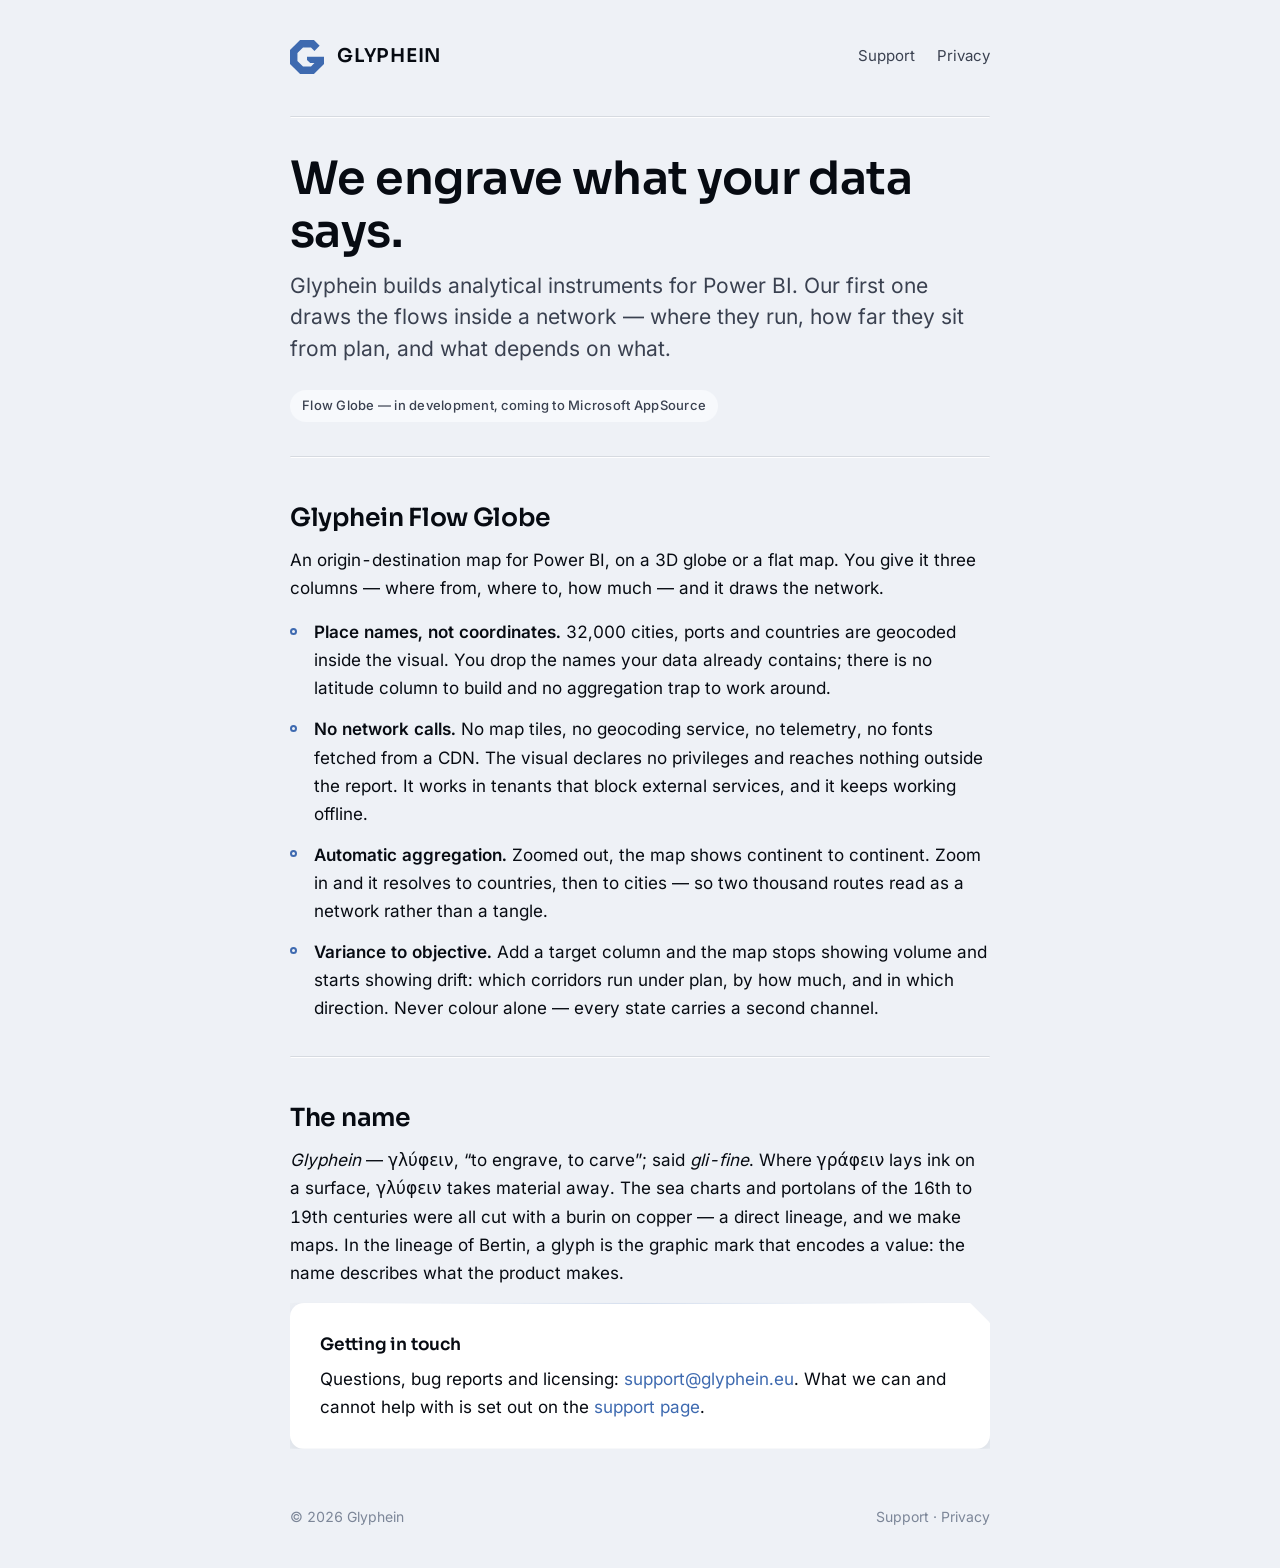
==== index.html @ eebb9c8a "Le site : accueil, support et confidentialite" ====
<!doctype html>
<html lang="en">
<head>
<meta charset="utf-8">
<meta name="viewport" content="width=device-width, initial-scale=1">
<title>Glyphein — analytical instruments for Power BI</title>
<meta name="description" content="Glyphein builds analytical instruments for Power BI. Flow Globe draws origin-destination flows on a 3D globe from place names, with no network calls.">
<link rel="stylesheet" href="assets/glyphein.css">
<link rel="icon" href="assets/favicon.svg" type="image/svg+xml">
<meta property="og:title" content="Glyphein — analytical instruments for Power BI">
<meta property="og:description" content="Origin-destination flows on a 3D globe. Place names, not coordinates. No network calls.">
<meta property="og:type" content="website">
<meta property="og:url" content="https://glyphein.eu/">
</head>
<body>

<div class="enveloppe">

  <header class="entete">
    <a class="marque" href="/" aria-label="Glyphein — home">
      <!-- Le G taillé au burin. Masse pleine, jamais en contour, jamais incliné (charte §02). -->
      <svg width="34" height="34" viewBox="18 18 64 64" role="img" aria-hidden="true">
        <mask id="g" maskUnits="userSpaceOnUse" x="0" y="0" width="100" height="100">
          <path d="M37 18H63L82 37V63L63 82H37L18 63V37Z" fill="#fff"/>
          <path d="M42.5 32H57.5L64 38.5L90 12.5V49.5H50V55.5L56 61.5H64L57.5 68H42.5L32 57.5V42.5Z" fill="#000"/>
        </mask>
        <rect width="100" height="100" fill="currentColor" mask="url(#g)" style="color:var(--accent)"/>
      </svg>
      <span class="mot">GLYPHEIN</span>
    </a>
    <nav class="pages">
      <a href="/support/">Support</a>
      <a href="/privacy/">Privacy</a>
    </nav>
  </header>

  <div class="incise"></div>

  <main>
    <h1>We engrave what your data says.</h1>
    <p class="accroche">Glyphein builds analytical instruments for Power&nbsp;BI. Our first one draws
    the flows inside a network — where they run, how far they sit from plan, and what depends
    on what.</p>

    <p><span class="capsule">Flow Globe — in development, coming to Microsoft AppSource</span></p>

    <div class="incise"></div>

    <h2>Glyphein Flow Globe</h2>
    <p>An origin-destination map for Power&nbsp;BI, on a 3D globe or a flat map. You give it three
    columns — where from, where to, how much — and it draws the network.</p>

    <ul class="faits">
      <li><strong>Place names, not coordinates.</strong> 32,000 cities, ports and countries are
      geocoded inside the visual. You drop the names your data already contains; there is no
      latitude column to build and no aggregation trap to work around.</li>

      <li><strong>No network calls.</strong> No map tiles, no geocoding service, no telemetry, no
      fonts fetched from a CDN. The visual declares no privileges and reaches nothing outside the
      report. It works in tenants that block external services, and it keeps working offline.</li>

      <li><strong>Automatic aggregation.</strong> Zoomed out, the map shows continent to continent.
      Zoom in and it resolves to countries, then to cities — so two thousand routes read as a
      network rather than a tangle.</li>

      <li><strong>Variance to objective.</strong> Add a target column and the map stops showing
      volume and starts showing drift: which corridors run under plan, by how much, and in which
      direction. Never colour alone — every state carries a second channel.</li>
    </ul>

    <div class="incise"></div>

    <h2>The name</h2>
    <p><em>Glyphein</em> — γλύφειν, “to engrave, to carve”; said <em>gli-fine</em>. Where γράφειν
    lays ink on a surface, γλύφειν takes material away. The sea charts and portolans of the 16th to
    19th centuries were all cut with a burin on copper — a direct lineage, and we make maps. In the
    lineage of Bertin, a glyph is the graphic mark that encodes a value: the name describes what the
    product makes.</p>

    <div class="plaque plaque--accent">
      <h3 style="margin-top:0">Getting in touch</h3>
      <p style="margin-bottom:0">Questions, bug reports and licensing:
      <a href="mailto:support@glyphein.eu">support@glyphein.eu</a>. What we can and cannot help with
      is set out on the <a href="/support/">support page</a>.</p>
    </div>
  </main>

  <footer class="pied">
    <span>© 2026 Glyphein</span>
    <span><a href="/support/">Support</a> · <a href="/privacy/">Privacy</a></span>
  </footer>

</div>
</body>
</html>
---- assets/glyphein.css ----
/* Glyphein — feuille de style du site.
   Autorité : brand/charte-glyphein-v4.md (v4.1) et brand/glyphein-tokens.json.
   Registre : LA MARQUE S'EXPRIME (charte §10) — le site peut porter l'angle plus franchement
   que le chrome in-visual, qui lui se retient.
   Polices auto-hébergées : aucune requête vers un tiers, cohérent avec /privacy. */

/* ─── Jetons (charte §07) ─────────────────────────────────────────────── */
:root {
  --nuit: #070B12;  --encre: #101826;  --encre-claire: #182238;  --minuit: #0E1420;
  --givre: #85AEE4; --givre-pale: #E9EDF3; --cobalt: #3E6AB0; --cobalt-sombre: #2E5288;
  --craie: #EEF1F6; --ardoise: #3A4150; --acier: #7C8698; --brume: #C4CEDC;
  --positif: #30B579; --negatif: #E06456; --alerte: #D9A13B;

  /* Monde sombre — forme canonique de la marque */
  --fond: var(--nuit);
  --surface: var(--encre);
  --surface-haute: var(--encre-claire);
  --encre-texte: var(--givre-pale);
  --encre-2: var(--brume);
  --encre-3: var(--acier);
  --accent: var(--givre);
  --limbe: rgba(133, 174, 228, .32);

  /* Géométrie (tokens) — le chanfrein est un ACCENT, pas un régime (charte §06). */
  --r-control: 8px; --r-panel: 14px; --r-group: 10px; --chamfer: 20px;
  --grille: 4px; --cible-min: 26px;
  --ombre: 0 10px 30px rgba(0,0,0,.38);

  --micro: 150ms; --glissement: 240ms; --ease: cubic-bezier(.3,.85,.35,1);
}

@media (prefers-color-scheme: light) {
  :root {
    --fond: var(--craie);
    --surface: #FFFFFF;
    --surface-haute: #F7F9FC;
    --encre-texte: var(--nuit);
    --encre-2: var(--ardoise);
    --encre-3: var(--acier);
    --accent: var(--cobalt);
    --limbe: rgba(62, 106, 176, .22);
    --ombre: 0 8px 26px rgba(20,32,54,.11);
  }
}

/* ─── Polices embarquées (charte §07) ─────────────────────────────────── */
@font-face { font-family: "Sora";  src: url("fonts/sora-600.woff2")  format("woff2"); font-weight: 600; font-display: swap; }
@font-face { font-family: "Sora";  src: url("fonts/sora-700.woff2")  format("woff2"); font-weight: 700; font-display: swap; }
@font-face { font-family: "Inter"; src: url("fonts/inter-400.woff2") format("woff2"); font-weight: 400; font-display: swap; }
@font-face { font-family: "Inter"; src: url("fonts/inter-500.woff2") format("woff2"); font-weight: 500; font-display: swap; }
@font-face { font-family: "Inter"; src: url("fonts/inter-600.woff2") format("woff2"); font-weight: 600; font-display: swap; }

/* ─── Socle ───────────────────────────────────────────────────────────── */
*, *::before, *::after { box-sizing: border-box; }
html { -webkit-text-size-adjust: 100%; }
body {
  margin: 0;
  background: var(--fond);
  color: var(--encre-texte);
  font: 400 17px/1.65 Inter, "Segoe UI Variable", "Segoe UI", system-ui, -apple-system, sans-serif;
  font-variant-numeric: tabular-nums;              /* charte §07 : chiffres tabulaires partout */
  -webkit-font-smoothing: antialiased;
}
.enveloppe { max-width: 68ch; margin: 0 auto; padding: 0 24px; }

h1, h2, h3 { font-family: Sora, "Segoe UI Variable", "Segoe UI", system-ui, sans-serif; font-weight: 600; letter-spacing: -.012em; }
h1 { font-size: clamp(30px, 5.4vw, 46px); line-height: 1.15; margin: 0 0 12px; }
h2 { font-size: clamp(20px, 3vw, 25px); line-height: 1.3; margin: 44px 0 12px; }
h3 { font-size: 17px; font-weight: 600; margin: 28px 0 6px; }
p  { margin: 0 0 16px; }
small, .fin { font-size: 14px; color: var(--encre-3); }
strong { font-weight: 600; color: var(--encre-texte); }

a { color: var(--accent); text-decoration: none; border-bottom: 1px solid transparent; transition: border-color var(--micro) var(--ease); }
a:hover { border-bottom-color: currentColor; }
a:focus-visible { outline: 2px solid var(--accent); outline-offset: 2px; border-radius: 2px; }

ul { margin: 0 0 16px; padding-left: 20px; }
li { margin: 0 0 7px; }
code { font: 500 .88em/1.4 ui-monospace, "SF Mono", Menlo, Consolas, monospace; background: var(--surface-haute); padding: 2px 6px; border-radius: 5px; color: var(--encre-2); }

/* ─── Signature n°1 : le limbe (charte §03) ───────────────────────────────
   Un solide à facettes prend la lumière sur ses arêtes. Arête haute de tout
   matériau flottant. Aucun flou : la signature survit à l'export. */
.plaque {
  position: relative;
  background: var(--surface);
  border-radius: var(--r-panel);
  box-shadow: var(--ombre);
  padding: 28px 30px;
  margin: 0 0 20px;
}
.plaque::before {
  content: ""; position: absolute; inset: 0 0 auto 0; height: 1px;
  background: linear-gradient(90deg, transparent 8%, var(--limbe) 50%, transparent 92%);
  border-radius: var(--r-panel) var(--r-panel) 0 0;
}
/* Chanfrein-accent : UN seul coin taillé, en haut à droite (charte §06).
   ⚠ Mesuré au rendu : à 10 px le chanfrein passait sous le rayon de 14 px et devenait
   invisible. Il faut ANNULER le rayon du coin taillé et porter la coupe à 20 px — les
   surfaces du site sont dix fois plus grandes que celles du produit, où 6 px suffisent. */
.plaque--accent {
  border-radius: var(--r-panel) 0 var(--r-panel) var(--r-panel);
  clip-path: polygon(0 0, calc(100% - var(--chamfer)) 0, 100% var(--chamfer), 100% 100%, 0 100%);
}
.plaque--accent::before { border-radius: var(--r-panel) 0 0 0; }

/* ─── En-tête ─────────────────────────────────────────────────────────── */
.entete { padding: 40px 0 8px; display: flex; align-items: center; justify-content: space-between; gap: 20px; flex-wrap: wrap; }
.marque { display: inline-flex; align-items: center; gap: 13px; border: 0; }
.marque svg { display: block; }
.marque .mot { font-family: Sora, system-ui, sans-serif; font-weight: 600; font-size: 19px; letter-spacing: .04em; color: var(--encre-texte); }
nav.pages { display: flex; gap: 22px; font-size: 15px; }
nav.pages a { color: var(--encre-2); }
nav.pages a[aria-current="page"] { color: var(--encre-texte); }

/* ─── Signature n°2 : le trait incisé (charte §03) ────────────────────────
   Creusé, pas posé : ombre sur l'arête haute, lumière sur l'arête basse. 2 px. */
.incise { height: 2px; border-radius: 1px; margin: 34px 0;
  background: var(--surface-haute);
  box-shadow: inset 0 1px 0 rgba(0,0,0,.30), inset 0 -1px 0 var(--limbe); }
@media (prefers-color-scheme: light) {
  .incise { box-shadow: inset 0 1px 0 rgba(20,32,54,.14), inset 0 -1px 0 rgba(255,255,255,.9); }
}

/* ─── Divers ──────────────────────────────────────────────────────────── */
.accroche { font-size: clamp(18px, 2.6vw, 21px); line-height: 1.5; color: var(--encre-2); margin: 0 0 26px; }
.faits { list-style: none; padding: 0; }
/* ⚠ Mesuré au rendu : `display:flex` sur le <li> faisait du <strong> un ITEM de flex séparé
   du texte, qui se comprimait en colonne étroite. Le texte doit couler en ligne. */
.faits li { position: relative; padding-left: 24px; margin-bottom: 13px; }
.faits li::before { content: ""; position: absolute; left: 0; top: .55em;
  width: 7px; height: 7px; border-radius: 999px;
  border: 2px solid var(--accent); }   /* signature n°3 : l'anneau-cœur */

.capsule { display: inline-block; font-size: 13px; font-weight: 500; letter-spacing: .02em;
  padding: 5px 12px; border-radius: 999px; background: var(--surface-haute); color: var(--encre-2); }

.pied { margin: 56px 0 40px; font-size: 14px; color: var(--encre-3); display: flex; gap: 18px; flex-wrap: wrap; justify-content: space-between; }
.pied a { color: var(--encre-3); }

.remplir { background: rgba(217,161,59,.10); border-left: 2px solid var(--alerte); padding: 12px 16px; margin: 0 0 18px; font-size: 15px; }
.remplir strong { color: var(--alerte); }

@media (prefers-reduced-motion: reduce) { * { transition: none !important; animation: none !important; } }
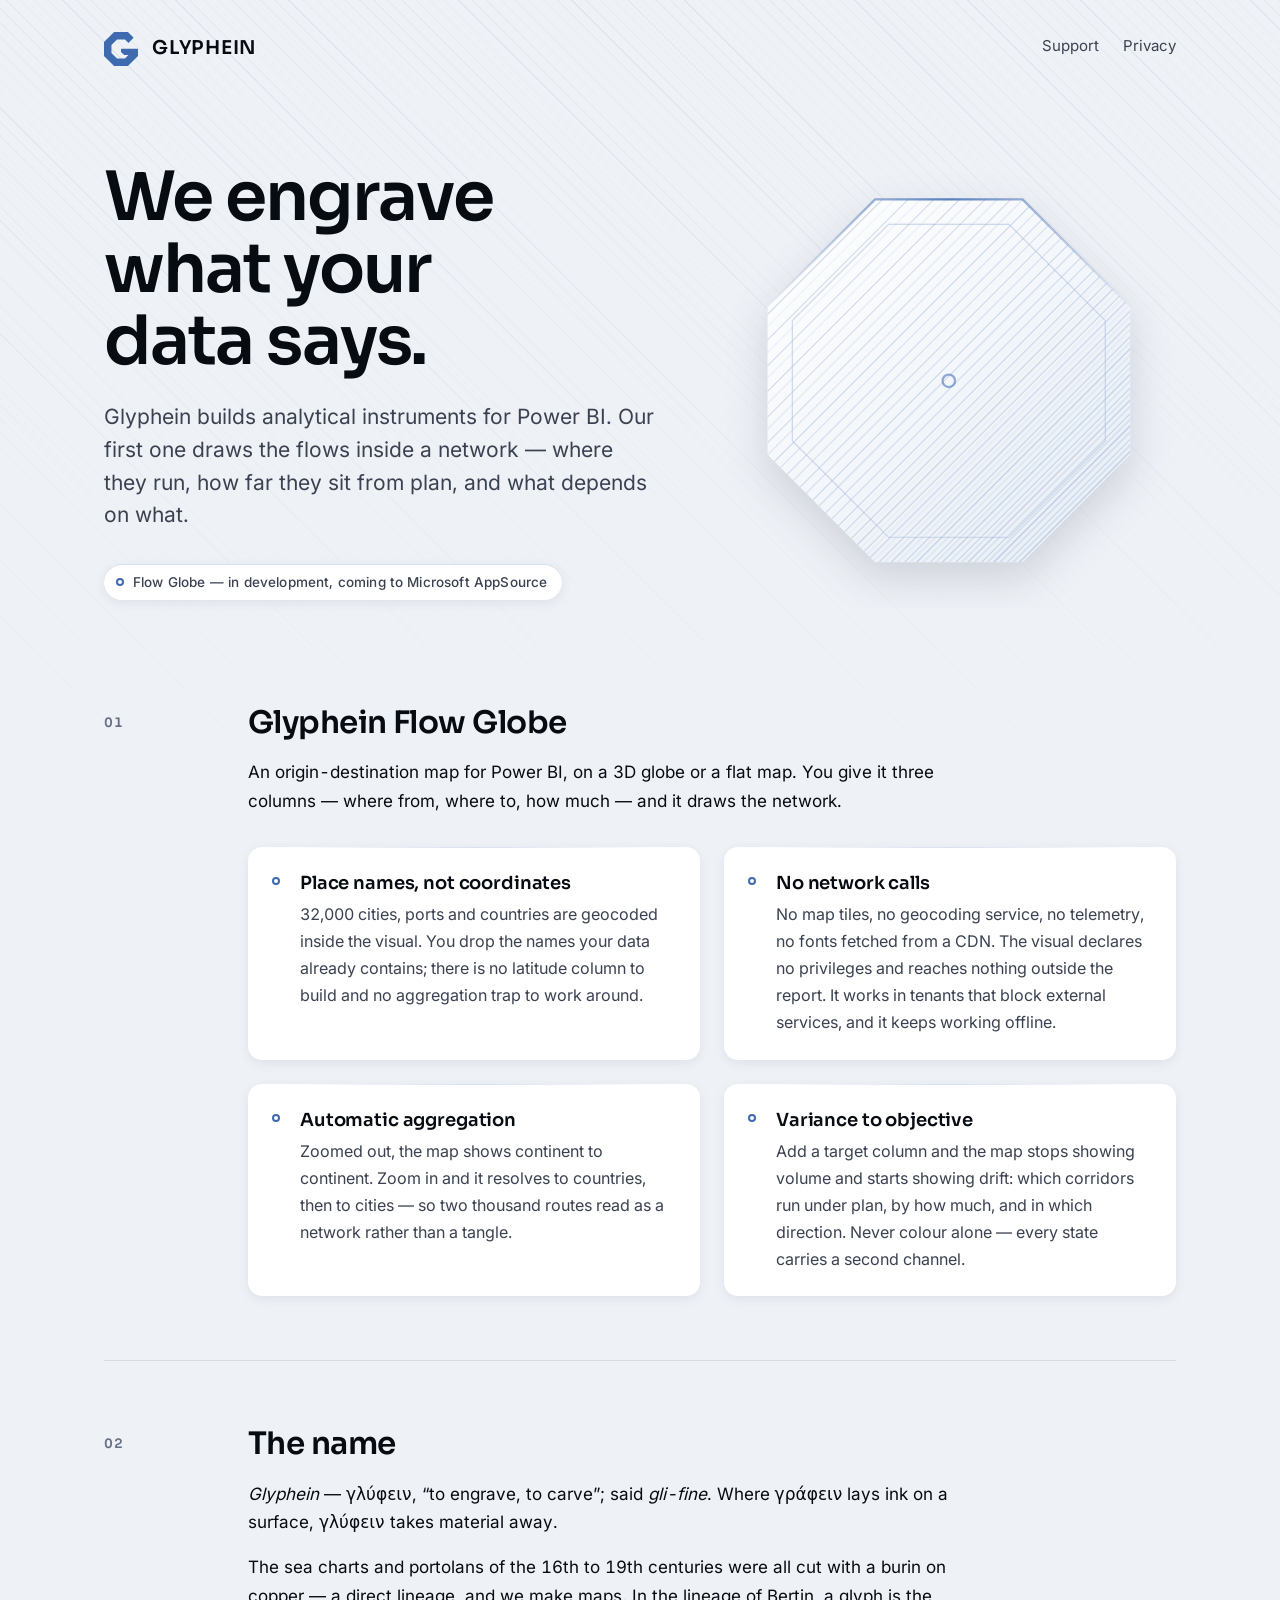
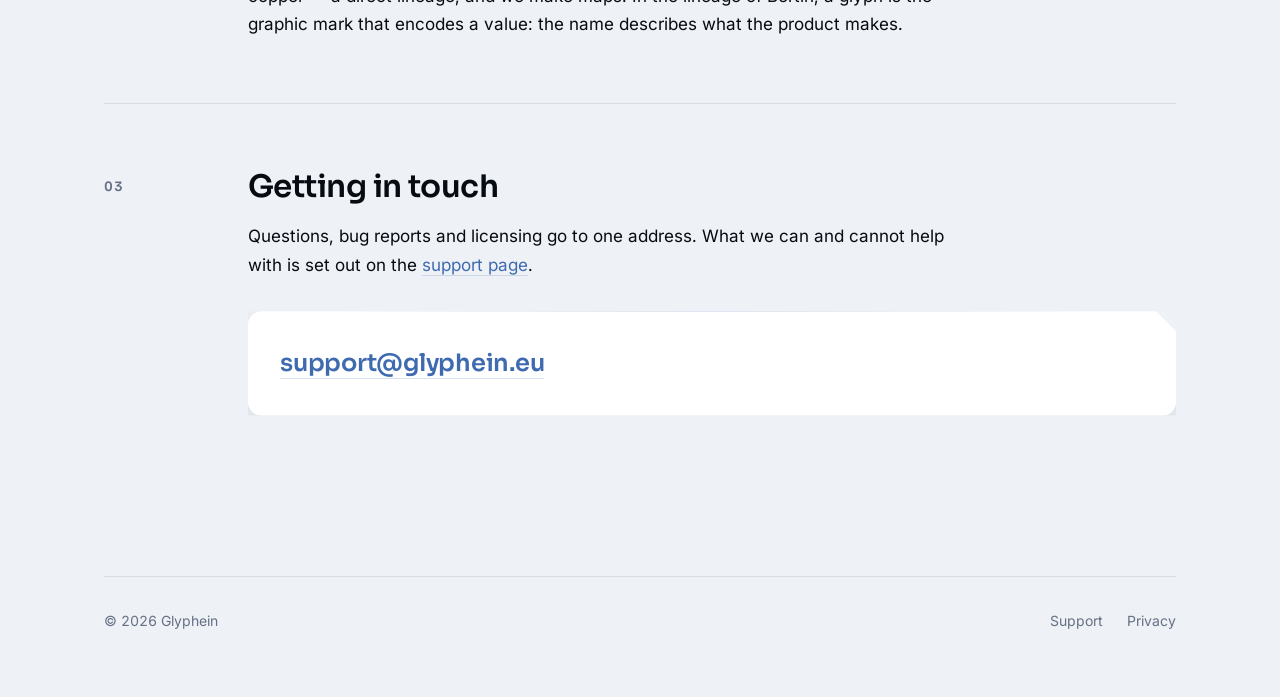
==== commit 73e7c307: "Le site prend le langage taille : matiere, plaque et rythme Le site descend de la charte v4.1 au lie" ====
--- a/index.html
+++ b/index.html
@@ -7,24 +7,26 @@
 <meta name="description" content="Glyphein builds analytical instruments for Power BI. Flow Globe draws origin-destination flows on a 3D globe from place names, with no network calls.">
 <link rel="stylesheet" href="assets/glyphein.css">
 <link rel="icon" href="assets/favicon.svg" type="image/svg+xml">
+<meta name="theme-color" content="#070B12" media="(prefers-color-scheme: dark)">
+<meta name="theme-color" content="#EEF1F6" media="(prefers-color-scheme: light)">
 <meta property="og:title" content="Glyphein — analytical instruments for Power BI">
 <meta property="og:description" content="Origin-destination flows on a 3D globe. Place names, not coordinates. No network calls.">
 <meta property="og:type" content="website">
 <meta property="og:url" content="https://glyphein.eu/">
 </head>
 <body>
-
+<div class="page">
 <div class="enveloppe">
 
   <header class="entete">
     <a class="marque" href="/" aria-label="Glyphein — home">
       <!-- Le G taillé au burin. Masse pleine, jamais en contour, jamais incliné (charte §02). -->
       <svg width="34" height="34" viewBox="18 18 64 64" role="img" aria-hidden="true">
-        <mask id="g" maskUnits="userSpaceOnUse" x="0" y="0" width="100" height="100">
+        <mask id="mq" maskUnits="userSpaceOnUse" x="0" y="0" width="100" height="100">
           <path d="M37 18H63L82 37V63L63 82H37L18 63V37Z" fill="#fff"/>
           <path d="M42.5 32H57.5L64 38.5L90 12.5V49.5H50V55.5L56 61.5H64L57.5 68H42.5L32 57.5V42.5Z" fill="#000"/>
         </mask>
-        <rect width="100" height="100" fill="currentColor" mask="url(#g)" style="color:var(--accent)"/>
+        <rect width="100" height="100" fill="currentColor" mask="url(#mq)"/>
       </svg>
       <span class="mot">GLYPHEIN</span>
     </a>
@@ -34,62 +36,194 @@
     </nav>
   </header>
 
-  <div class="incise"></div>
-
   <main>
-    <h1>We engrave what your data says.</h1>
-    <p class="accroche">Glyphein builds analytical instruments for Power&nbsp;BI. Our first one draws
-    the flows inside a network — where they run, how far they sit from plan, and what depends
-    on what.</p>
-
-    <p><span class="capsule">Flow Globe — in development, coming to Microsoft AppSource</span></p>
-
-    <div class="incise"></div>
-
-    <h2>Glyphein Flow Globe</h2>
-    <p>An origin-destination map for Power&nbsp;BI, on a 3D globe or a flat map. You give it three
-    columns — where from, where to, how much — and it draws the network.</p>
-
-    <ul class="faits">
-      <li><strong>Place names, not coordinates.</strong> 32,000 cities, ports and countries are
-      geocoded inside the visual. You drop the names your data already contains; there is no
-      latitude column to build and no aggregation trap to work around.</li>
-
-      <li><strong>No network calls.</strong> No map tiles, no geocoding service, no telemetry, no
-      fonts fetched from a CDN. The visual declares no privileges and reaches nothing outside the
-      report. It works in tenants that block external services, and it keeps working offline.</li>
-
-      <li><strong>Automatic aggregation.</strong> Zoomed out, the map shows continent to continent.
-      Zoom in and it resolves to countries, then to cities — so two thousand routes read as a
-      network rather than a tangle.</li>
-
-      <li><strong>Variance to objective.</strong> Add a target column and the map stops showing
-      volume and starts showing drift: which corridors run under plan, by how much, and in which
-      direction. Never colour alone — every state carries a second channel.</li>
-    </ul>
-
-    <div class="incise"></div>
-
-    <h2>The name</h2>
-    <p><em>Glyphein</em> — γλύφειν, “to engrave, to carve”; said <em>gli-fine</em>. Where γράφειν
-    lays ink on a surface, γλύφειν takes material away. The sea charts and portolans of the 16th to
-    19th centuries were all cut with a burin on copper — a direct lineage, and we make maps. In the
-    lineage of Bertin, a glyph is the graphic mark that encodes a value: the name describes what the
-    product makes.</p>
-
-    <div class="plaque plaque--accent">
-      <h3 style="margin-top:0">Getting in touch</h3>
-      <p style="margin-bottom:0">Questions, bug reports and licensing:
-      <a href="mailto:support@glyphein.eu">support@glyphein.eu</a>. What we can and cannot help with
-      is set out on the <a href="/support/">support page</a>.</p>
+
+    <!-- ═══ Le hero ═══════════════════════════════════════════════════════
+         Deux colonnes : la parole à gauche, la plaque à droite.
+         ⚠ LA PLAQUE EST LA RÉSERVE DU GLOBE. Quand le rendu 3D sera figé, il
+         vient s'y loger tel quel — mêmes dimensions, même octogone, même
+         limbe sur l'arête haute. D'ici là elle porte de la matière : un
+         instrument taillé, pas encore chargé de données. Ne pas la remplir
+         d'autre chose. -->
+    <section class="hero">
+
+      <div>
+        <h1>We engrave what your data says.</h1>
+        <p class="accroche">Glyphein builds analytical instruments for Power&nbsp;BI. Our first one
+        draws the flows inside a network — where they run, how far they sit from plan, and what
+        depends on what.</p>
+        <p><span class="capsule">Flow Globe — in development, coming to Microsoft AppSource</span></p>
+      </div>
+
+      <div class="plaque-hero" aria-hidden="true">
+        <svg viewBox="0 0 400 400" role="presentation" focusable="false">
+          <defs>
+            <!-- La taille : trois passes de burin à 45°, de plus en plus serrées.
+                 La densité du trait code l'intensité depuis quatre siècles (charte §05) ;
+                 ici elle ne code rien, elle donne son grain au cuivre. -->
+            <pattern id="t1" width="16" height="16" patternUnits="userSpaceOnUse" patternTransform="rotate(45)">
+              <line x1="0" y1="0" x2="0" y2="16" stroke="var(--accent)" stroke-width="1" opacity=".42"/>
+            </pattern>
+            <pattern id="t2" width="16" height="16" patternUnits="userSpaceOnUse" patternTransform="rotate(45)">
+              <line x1="8" y1="0" x2="8" y2="16" stroke="var(--accent)" stroke-width="1" opacity=".42"/>
+            </pattern>
+            <pattern id="t3" width="8" height="8" patternUnits="userSpaceOnUse" patternTransform="rotate(45)">
+              <line x1="4" y1="0" x2="4" y2="8" stroke="var(--accent)" stroke-width="1" opacity=".42"/>
+            </pattern>
+
+            <!-- La face prend la lumière du haut à gauche : c'est une masse,
+                 pas un contour. -->
+            <linearGradient id="face" x1="0" y1="0" x2=".9" y2="1">
+              <stop offset="0"  stop-color="var(--taille-haut)"/>
+              <stop offset="1"  stop-color="var(--taille-face)"/>
+            </linearGradient>
+            <!-- ⚠ Mesuré au rendu : sans `color-interpolation-filters="sRGB"`, Chromium
+                 calcule l'ombre en linearRGB et la teinte en vert sur fond Nuit. -->
+            <filter id="assise" x="-25%" y="-25%" width="150%" height="160%"
+                    color-interpolation-filters="sRGB">
+              <feDropShadow dx="0" dy="14" stdDeviation="18"
+                            flood-color="var(--taille-tranche)" flood-opacity=".85"/>
+            </filter>
+
+            <!-- La lumière vient du haut à gauche : la taille s'épaissit en s'en éloignant. -->
+            <linearGradient id="vers-ombre" x1="0" y1="0" x2="1" y2="1">
+              <stop offset=".10" stop-color="#000"/>
+              <stop offset=".95" stop-color="#fff"/>
+            </linearGradient>
+            <linearGradient id="vers-ombre-fort" x1="0" y1="0" x2="1" y2="1">
+              <stop offset=".52" stop-color="#000"/>
+              <stop offset="1"   stop-color="#fff"/>
+            </linearGradient>
+            <mask id="m2"><rect width="400" height="400" fill="url(#vers-ombre)"/></mask>
+            <mask id="m3"><rect width="400" height="400" fill="url(#vers-ombre-fort)"/></mask>
+
+            <!-- L'octogone du monogramme, à l'échelle de la plaque. -->
+            <clipPath id="oct">
+              <path d="M135 40 H265 L360 135 V265 L265 360 H135 L40 265 V135 Z"/>
+            </clipPath>
+
+            <!-- Le limbe : arête lumineuse sur le bord haut, éteinte aux extrémités. -->
+            <linearGradient id="limbe" x1="0" y1="0" x2="1" y2="0">
+              <stop offset="0"   stop-color="var(--accent)" stop-opacity="0"/>
+              <stop offset=".5"  stop-color="var(--accent)" stop-opacity=".85"/>
+              <stop offset="1"   stop-color="var(--accent)" stop-opacity="0"/>
+            </linearGradient>
+          </defs>
+
+          <!-- L'assise : la masse pose sur quelque chose, elle ne flotte pas. -->
+          <path d="M135 40 H265 L360 135 V265 L265 360 H135 L40 265 V135 Z"
+                fill="var(--taille-face)" filter="url(#assise)"/>
+
+          <!-- La face, éclairée du haut à gauche, et sa taille. -->
+          <g clip-path="url(#oct)">
+            <path d="M135 40 H265 L360 135 V265 L265 360 H135 L40 265 V135 Z" fill="url(#face)"/>
+            <rect width="400" height="400" fill="url(#t1)"/>
+            <rect width="400" height="400" fill="url(#t2)" mask="url(#m2)"/>
+            <rect width="400" height="400" fill="url(#t3)" mask="url(#m3)"/>
+          </g>
+
+          <!-- Le sillon : double filet incisé en retrait du bord, comme sur une
+               planche de taille-douce. Ombre au-dessus, lumière en dessous. -->
+          <path d="M147 62 H253 L338 147 V253 L253 338 H147 L62 253 V147 Z"
+                fill="none" stroke="var(--fond)" stroke-width="1" opacity=".55"
+                transform="translate(0 -1)"/>
+          <path d="M147 62 H253 L338 147 V253 L253 338 H147 L62 253 V147 Z"
+                fill="none" stroke="var(--accent)" stroke-width="1" opacity=".22"/>
+
+          <!-- Le limbe, sur les trois arêtes hautes. Signature n°1 : un solide à
+               facettes prend la lumière SUR SES ARÊTES (charte §03). -->
+          <path d="M40 135 L135 40 H265 L360 135"
+                fill="none" stroke="url(#limbe)" stroke-width="2" stroke-linejoin="round"/>
+
+          <!-- Le poinçon, au centre : l'anneau-cœur. Le seul cercle de la
+               composition — l'instrument est taillé, la donnée coule (§06). -->
+          <circle cx="200" cy="200" r="5.5" fill="none"
+                  stroke="var(--accent)" stroke-width="2" opacity=".55"/>
+        </svg>
+      </div>
+
+    </section>
+
+    <div class="corps">
+
+      <!-- ═══ 01 ═══ -->
+      <section class="section">
+        <p class="section__num"></p>
+        <div class="section__corps">
+          <h2>Glyphein Flow Globe</h2>
+          <p class="colonne">An origin-destination map for Power&nbsp;BI, on a 3D globe or a flat
+          map. You give it three columns — where from, where to, how much — and it draws the
+          network.</p>
+
+          <ul class="faits faits--grille">
+            <li class="fait">
+              <h3>Place names, not coordinates</h3>
+              <p>32,000 cities, ports and countries are geocoded inside the visual. You drop the
+              names your data already contains; there is no latitude column to build and no
+              aggregation trap to work around.</p>
+            </li>
+            <li class="fait">
+              <h3>No network calls</h3>
+              <p>No map tiles, no geocoding service, no telemetry, no fonts fetched from a CDN. The
+              visual declares no privileges and reaches nothing outside the report. It works in
+              tenants that block external services, and it keeps working offline.</p>
+            </li>
+            <li class="fait">
+              <h3>Automatic aggregation</h3>
+              <p>Zoomed out, the map shows continent to continent. Zoom in and it resolves to
+              countries, then to cities — so two thousand routes read as a network rather than a
+              tangle.</p>
+            </li>
+            <li class="fait">
+              <h3>Variance to objective</h3>
+              <p>Add a target column and the map stops showing volume and starts showing drift:
+              which corridors run under plan, by how much, and in which direction. Never colour
+              alone — every state carries a second channel.</p>
+            </li>
+          </ul>
+        </div>
+      </section>
+
+      <!-- ═══ 02 ═══ -->
+      <section class="section">
+        <p class="section__num"></p>
+        <div class="section__corps">
+          <h2>The name</h2>
+          <div class="colonne">
+            <p><em>Glyphein</em> — γλύφειν, “to engrave, to carve”; said <em>gli-fine</em>. Where
+            γράφειν lays ink on a surface, γλύφειν takes material away.</p>
+            <p>The sea charts and portolans of the 16th to 19th centuries were all cut with a burin
+            on copper — a direct lineage, and we make maps. In the lineage of Bertin, a glyph is the
+            graphic mark that encodes a value: the name describes what the product makes.</p>
+          </div>
+        </div>
+      </section>
+
+      <!-- ═══ 03 ═══ -->
+      <section class="section">
+        <p class="section__num"></p>
+        <div class="section__corps">
+          <h2>Getting in touch</h2>
+          <p class="colonne">Questions, bug reports and licensing go to one address. What we can and
+          cannot help with is set out on the <a href="/support/">support page</a>.</p>
+          <div class="plaque plaque--accent">
+            <p class="adresse"><a href="mailto:support@glyphein.eu">support@glyphein.eu</a></p>
+          </div>
+        </div>
+      </section>
+
     </div>
   </main>
 
   <footer class="pied">
     <span>© 2026 Glyphein</span>
-    <span><a href="/support/">Support</a> · <a href="/privacy/">Privacy</a></span>
+    <nav>
+      <a href="/support/">Support</a>
+      <a href="/privacy/">Privacy</a>
+    </nav>
   </footer>
 
+</div>
 </div>
 </body>
 </html>
--- a/assets/glyphein.css
+++ b/assets/glyphein.css
@@ -1,17 +1,38 @@
-/* Glyphein — feuille de style du site.
+/* ══════════════════════════════════════════════════════════════════════════════
+   Glyphein — feuille de style du site.
+
    Autorité : brand/charte-glyphein-v4.md (v4.1) et brand/glyphein-tokens.json.
-   Registre : LA MARQUE S'EXPRIME (charte §10) — le site peut porter l'angle plus franchement
-   que le chrome in-visual, qui lui se retient.
-   Polices auto-hébergées : aucune requête vers un tiers, cohérent avec /privacy. */
-
-/* ─── Jetons (charte §07) ─────────────────────────────────────────────── */
+   Registre : LA MARQUE S'EXPRIME (charte §10). Le site peut porter l'angle plus
+   franchement que le chrome in-visual, qui lui se retient.
+
+   Trois signatures, dans l'ordre doctrinal de la v4 (§03) :
+     1. le limbe        — arête lumineuse sur le bord haut de tout matériau
+     2. le trait incisé — creusé, jamais posé : ombre en haut, lumière en bas
+     3. le poinçon      — l'anneau-cœur, puce et fin de jauge
+
+   Matériau : la plaque opaque est CANONIQUE (§04). Aucun flou nulle part —
+   tout ici survit à une capture, à un export PDF et à un moteur exotique.
+
+   Règle systémique (§06) : l'instrument est taillé, la donnée coule.
+   Le chrome porte l'angle ; rien de courbe ici n'est décoratif, parce qu'il
+   n'y a pas encore de donnée à faire couler. La plaque du hero est vide et
+   attend le globe.
+
+   Polices auto-hébergées : aucune requête vers un tiers, cohérent avec /privacy.
+   ══════════════════════════════════════════════════════════════════════════ */
+
+/* ─── 01 · Jetons (charte §07) ─────────────────────────────────────────────
+   Palette et géométries recopiées de glyphein-tokens.json. Ne pas inventer
+   de valeur ici : toute couleur nouvelle doit d'abord exister dans la charte. */
 :root {
-  --nuit: #070B12;  --encre: #101826;  --encre-claire: #182238;  --minuit: #0E1420;
-  --givre: #85AEE4; --givre-pale: #E9EDF3; --cobalt: #3E6AB0; --cobalt-sombre: #2E5288;
-  --craie: #EEF1F6; --ardoise: #3A4150; --acier: #7C8698; --brume: #C4CEDC;
+  /* Palette */
+  --nuit: #070B12;   --encre: #101826;   --encre-claire: #182238;  --minuit: #0E1420;
+  --givre: #85AEE4;  --givre-pale: #E9EDF3;
+  --cobalt: #3E6AB0; --cobalt-sombre: #2E5288;
+  --craie: #EEF1F6;  --ardoise: #3A4150; --acier: #7C8698;         --brume: #C4CEDC;
   --positif: #30B579; --negatif: #E06456; --alerte: #D9A13B;
 
-  /* Monde sombre — forme canonique de la marque */
+  /* Rôles — monde sombre, forme canonique de la marque */
   --fond: var(--nuit);
   --surface: var(--encre);
   --surface-haute: var(--encre-claire);
@@ -19,127 +40,486 @@
   --encre-2: var(--brume);
   --encre-3: var(--acier);
   --accent: var(--givre);
-  --limbe: rgba(133, 174, 228, .32);
-
-  /* Géométrie (tokens) — le chanfrein est un ACCENT, pas un régime (charte §06). */
-  --r-control: 8px; --r-panel: 14px; --r-group: 10px; --chamfer: 20px;
-  --grille: 4px; --cible-min: 26px;
-  --ombre: 0 10px 30px rgba(0,0,0,.38);
-
-  --micro: 150ms; --glissement: 240ms; --ease: cubic-bezier(.3,.85,.35,1);
-}
-
+  --accent-sourd: var(--cobalt);
+  --limbe: rgba(133, 174, 228, .32);          /* material.limbe : accent à .32 */
+  --hachure: rgba(133, 174, 228, .055);       /* la taille, comme matière */
+  --hachure-forte: rgba(133, 174, 228, .10);
+  --arete: rgba(133, 174, 228, .13);          /* filet de séparation */
+  --ombre: 0 10px 30px rgba(0, 0, 0, .38);
+  --ombre-basse: 0 4px 14px rgba(0, 0, 0, .26);
+  --taille-haut: #1B2740;                     /* la facette éclairée de la plaque */
+  --taille-face: var(--encre);                /* sa face                          */
+  --taille-tranche: #04070C;                  /* l'ombre qu'elle porte            */
+  --creux-haut: rgba(0, 0, 0, .34);           /* trait incisé : arête haute */
+  --creux-bas: var(--limbe);                  /* trait incisé : arête basse */
+
+  /* Géométrie (tokens). Le chanfrein est un ACCENT, pas un régime (§06) :
+     6 px dans le produit ; 20 px ici, les surfaces du site étant dix fois
+     plus grandes. Mesuré : sous 14 px il disparaît derrière le rayon. */
+  --r-control: 8px; --r-panel: 14px; --r-group: 10px;
+  --chanfrein: 20px; --chanfrein-petit: 12px;
+  --pas: 4px;                                  /* grille de 4 */
+  --cible-min: 26px;
+
+  /* Rythme vertical, multiples de 4 */
+  --sp-1: 4px;  --sp-2: 8px;  --sp-3: 12px; --sp-4: 16px; --sp-5: 24px;
+  --sp-6: 32px; --sp-7: 48px; --sp-8: 64px; --sp-9: 96px; --sp-10: 128px;
+
+  /* Largeurs */
+  --large: 1120px;                             /* la plaque entière */
+  --mesure: 64ch;                              /* la colonne de lecture */
+
+  /* Mouvement (tokens) */
+  --micro: 150ms; --glissement: 240ms; --ease: cubic-bezier(.3, .85, .35, 1);
+}
+
+/* Thème clair — les deux thèmes de la charte. Le limbe s'inverse : sur une
+   plaque claire, l'arête haute prend l'ombre et l'arête basse la lumière. */
 @media (prefers-color-scheme: light) {
   :root {
     --fond: var(--craie);
     --surface: #FFFFFF;
-    --surface-haute: #F7F9FC;
+    --surface-haute: #F5F8FC;
     --encre-texte: var(--nuit);
     --encre-2: var(--ardoise);
-    --encre-3: var(--acier);
+    --encre-3: #667085;
     --accent: var(--cobalt);
-    --limbe: rgba(62, 106, 176, .22);
-    --ombre: 0 8px 26px rgba(20,32,54,.11);
+    --accent-sourd: var(--cobalt-sombre);
+    --limbe: rgba(62, 106, 176, .20);
+    --hachure: rgba(62, 106, 176, .045);
+    --hachure-forte: rgba(62, 106, 176, .085);
+    --arete: rgba(20, 32, 54, .10);
+    --ombre: 0 8px 26px rgba(20, 32, 54, .11);
+    --ombre-basse: 0 3px 12px rgba(20, 32, 54, .07);
+    --taille-haut: #FFFFFF;
+    --taille-face: #E8EEF6;
+    --taille-tranche: rgba(20, 32, 54, .17);
+    --creux-haut: rgba(20, 32, 54, .14);
+    --creux-bas: rgba(255, 255, 255, .92);
   }
 }
 
-/* ─── Polices embarquées (charte §07) ─────────────────────────────────── */
+/* ─── 02 · Polices embarquées (charte §07) ─────────────────────────────────
+   Sora = la voix, Inter = le texte. Jamais plus de deux graisses par surface.
+   La pile système reste le repli gracieux : un moteur qui refuse la fonte
+   retombe dessus sans jamais casser le rendu. */
 @font-face { font-family: "Sora";  src: url("fonts/sora-600.woff2")  format("woff2"); font-weight: 600; font-display: swap; }
 @font-face { font-family: "Sora";  src: url("fonts/sora-700.woff2")  format("woff2"); font-weight: 700; font-display: swap; }
 @font-face { font-family: "Inter"; src: url("fonts/inter-400.woff2") format("woff2"); font-weight: 400; font-display: swap; }
 @font-face { font-family: "Inter"; src: url("fonts/inter-500.woff2") format("woff2"); font-weight: 500; font-display: swap; }
 @font-face { font-family: "Inter"; src: url("fonts/inter-600.woff2") format("woff2"); font-weight: 600; font-display: swap; }
 
-/* ─── Socle ───────────────────────────────────────────────────────────── */
+/* ─── 03 · Socle ───────────────────────────────────────────────────────────*/
 *, *::before, *::after { box-sizing: border-box; }
-html { -webkit-text-size-adjust: 100%; }
+html { -webkit-text-size-adjust: 100%; scroll-behavior: smooth; }
+
 body {
   margin: 0;
   background: var(--fond);
   color: var(--encre-texte);
-  font: 400 17px/1.65 Inter, "Segoe UI Variable", "Segoe UI", system-ui, -apple-system, sans-serif;
-  font-variant-numeric: tabular-nums;              /* charte §07 : chiffres tabulaires partout */
+  font: 400 17px/1.68 Inter, "Segoe UI Variable Text", "Segoe UI", system-ui, -apple-system, sans-serif;
+  font-variant-numeric: tabular-nums;        /* §07 : chiffres tabulaires partout */
   -webkit-font-smoothing: antialiased;
-}
-.enveloppe { max-width: 68ch; margin: 0 auto; padding: 0 24px; }
-
-h1, h2, h3 { font-family: Sora, "Segoe UI Variable", "Segoe UI", system-ui, sans-serif; font-weight: 600; letter-spacing: -.012em; }
-h1 { font-size: clamp(30px, 5.4vw, 46px); line-height: 1.15; margin: 0 0 12px; }
-h2 { font-size: clamp(20px, 3vw, 25px); line-height: 1.3; margin: 44px 0 12px; }
-h3 { font-size: 17px; font-weight: 600; margin: 28px 0 6px; }
-p  { margin: 0 0 16px; }
-small, .fin { font-size: 14px; color: var(--encre-3); }
+  overflow-x: hidden;
+}
+
+/* La matière : la taille, en fond de page.
+   Deux passes de hachures croisées à très faible contraste — la densité du
+   trait est le vocabulaire natif de la maison (§05). Ici elle ne code rien,
+   elle est le grain du cuivre. Un `fixed` pour que la page glisse dessus. */
+body::before {
+  content: "";
+  position: fixed;
+  inset: 0;
+  z-index: 0;
+  pointer-events: none;
+  background-image:
+    repeating-linear-gradient(45deg, var(--hachure) 0 1px, transparent 1px 10px),
+    repeating-linear-gradient(45deg, var(--hachure) 0 1px, transparent 1px 40px);
+  /* La matière s'éteint vers le bas : la lumière vient d'en haut, comme le limbe. */
+  -webkit-mask-image: linear-gradient(to bottom, #000 0%, rgba(0,0,0,.35) 52%, transparent 88%);
+          mask-image: linear-gradient(to bottom, #000 0%, rgba(0,0,0,.35) 52%, transparent 88%);
+}
+
+/* Tout le contenu passe au-dessus de la matière. */
+.page { position: relative; z-index: 1; }
+
+.enveloppe { max-width: var(--large); margin: 0 auto; padding: 0 var(--sp-5); }
+.colonne   { max-width: var(--mesure); }
+
+/* ─── 04 · Typographie ─────────────────────────────────────────────────────*/
+h1, h2, h3, .voix {
+  font-family: Sora, "Segoe UI Variable Display", "Segoe UI", system-ui, sans-serif;
+  font-weight: 600;
+}
+
+h1 {
+  font-size: clamp(38px, 6.4vw, 68px);
+  line-height: 1.06;
+  letter-spacing: -.028em;
+  margin: 0 0 var(--sp-5);
+  text-wrap: balance;
+}
+h2 {
+  font-size: clamp(23px, 2.8vw, 31px);
+  line-height: 1.24;
+  letter-spacing: -.018em;
+  margin: 0 0 var(--sp-4);
+  text-wrap: balance;
+}
+h3 {
+  font-size: 18px;
+  line-height: 1.35;
+  letter-spacing: -.008em;
+  margin: 0 0 var(--sp-2);
+}
+p { margin: 0 0 var(--sp-4); }
+p:last-child { margin-bottom: 0; }
+
 strong { font-weight: 600; color: var(--encre-texte); }
-
-a { color: var(--accent); text-decoration: none; border-bottom: 1px solid transparent; transition: border-color var(--micro) var(--ease); }
+em { font-style: italic; }
+
+small, .fin { font-size: 14px; line-height: 1.6; color: var(--encre-3); }
+
+code {
+  font: 500 .875em/1.4 ui-monospace, "SF Mono", "Cascadia Mono", Menlo, Consolas, monospace;
+  background: var(--surface-haute);
+  padding: 2px 6px;
+  border-radius: 5px;
+  color: var(--encre-2);
+  font-variant-numeric: tabular-nums;
+}
+
+a {
+  color: var(--accent);
+  text-decoration: none;
+  border-bottom: 1px solid var(--limbe);
+  transition: border-color var(--micro) var(--ease), color var(--micro) var(--ease);
+}
 a:hover { border-bottom-color: currentColor; }
-a:focus-visible { outline: 2px solid var(--accent); outline-offset: 2px; border-radius: 2px; }
-
-ul { margin: 0 0 16px; padding-left: 20px; }
-li { margin: 0 0 7px; }
-code { font: 500 .88em/1.4 ui-monospace, "SF Mono", Menlo, Consolas, monospace; background: var(--surface-haute); padding: 2px 6px; border-radius: 5px; color: var(--encre-2); }
-
-/* ─── Signature n°1 : le limbe (charte §03) ───────────────────────────────
-   Un solide à facettes prend la lumière sur ses arêtes. Arête haute de tout
-   matériau flottant. Aucun flou : la signature survit à l'export. */
+a:focus-visible {
+  outline: 2px solid var(--accent);
+  outline-offset: 3px;
+  border-radius: 2px;
+  border-bottom-color: transparent;
+}
+
+/* ─── 05 · En-tête ─────────────────────────────────────────────────────────*/
+.entete {
+  display: flex;
+  align-items: center;
+  justify-content: space-between;
+  gap: var(--sp-5);
+  flex-wrap: wrap;
+  padding: var(--sp-6) 0 var(--sp-5);
+}
+
+.marque {
+  display: inline-flex;
+  align-items: center;
+  gap: 14px;
+  border: 0;
+  color: var(--encre-texte);
+}
+.marque svg { display: block; color: var(--accent); }
+/* Mot-symbole : Sora SemiBold, capitales, approche .04em (§02) —
+   le Light flottait à côté d'une masse taillée. */
+.marque .mot {
+  font-family: Sora, "Segoe UI Variable Display", system-ui, sans-serif;
+  font-weight: 600;
+  font-size: 19px;
+  letter-spacing: .04em;
+}
+
+nav.pages { display: flex; gap: var(--sp-5); font-size: 15px; }
+nav.pages a {
+  position: relative;
+  color: var(--encre-2);
+  border-bottom: 0;
+  padding-bottom: 7px;
+}
+nav.pages a:hover { color: var(--encre-texte); }
+/* Signature n°2 — le trait incisé. La page courante n'est pas soulignée,
+   elle est CREUSÉE : ombre sur l'arête haute, lumière sur l'arête basse.
+   Aucun flou, donc la signature survit à l'export. */
+nav.pages a[aria-current="page"] { color: var(--encre-texte); }
+nav.pages a[aria-current="page"]::after {
+  content: "";
+  position: absolute;
+  left: 0; right: 0; bottom: 0;
+  height: 2px;
+  border-radius: 1px;
+  background: var(--surface-haute);
+  box-shadow: inset 0 1px 0 var(--creux-haut), inset 0 -1px 0 var(--creux-bas);
+}
+
+/* ─── 06 · Le trait incisé, en séparateur ──────────────────────────────────*/
+.incise {
+  height: 2px;
+  border-radius: 1px;
+  margin: 0;
+  background: var(--surface-haute);
+  box-shadow: inset 0 1px 0 var(--creux-haut), inset 0 -1px 0 var(--creux-bas);
+}
+
+/* ─── 07 · Le hero ─────────────────────────────────────────────────────────
+   Deux colonnes au-delà de 900 px : la parole à gauche, la plaque à droite.
+   ⚠ La plaque de droite est LA RÉSERVE DU GLOBE. Quand le rendu 3D sera figé,
+   il vient s'y loger tel quel — mêmes dimensions, même chanfrein, même limbe.
+   D'ici là elle est pleine de matière : un instrument taillé, pas encore
+   chargé de données. Ne pas la remplir d'autre chose. */
+.hero {
+  display: grid;
+  grid-template-columns: 1fr;
+  gap: var(--sp-8);
+  align-items: center;
+  padding: var(--sp-7) 0 var(--sp-8);
+}
+@media (min-width: 900px) {
+  .hero {
+    grid-template-columns: minmax(0, 1.1fr) minmax(0, .9fr);
+    gap: var(--sp-8);
+    padding: var(--sp-8) 0 var(--sp-7);
+  }
+}
+
+.accroche {
+  font-size: clamp(18px, 2.1vw, 21px);
+  line-height: 1.55;
+  color: var(--encre-2);
+  max-width: 46ch;
+  margin: 0 0 var(--sp-6);
+}
+
+/* La plaque du hero. Chanfrein-accent en haut à droite, un seul coin (§06). */
+.plaque-hero {
+  position: relative;
+  aspect-ratio: 1 / 1;
+  width: 100%;
+  max-width: 460px;
+  margin-inline: auto;
+}
+.plaque-hero svg { display: block; width: 100%; height: 100%; }
+
+/* Titre des pages de texte : même respiration que le hero, sans la plaque. */
+.titre { padding: var(--sp-7) 0 var(--sp-6); max-width: var(--large); }
+.titre .accroche { margin-bottom: var(--sp-5); }
+.titre .plaque { max-width: 520px; }
+
+/* ─── 08 · Capsule d'état ──────────────────────────────────────────────────*/
+.capsule {
+  display: inline-flex;
+  align-items: center;
+  gap: 9px;
+  font-size: 13.5px;
+  font-weight: 500;
+  letter-spacing: .012em;
+  padding: 7px 15px 7px 12px;
+  border-radius: 999px;
+  background: var(--surface);
+  color: var(--encre-2);
+  box-shadow: var(--ombre-basse), inset 0 1px 0 var(--limbe);
+}
+/* Signature n°3 — le poinçon, l'anneau-cœur. */
+.capsule::before {
+  content: "";
+  width: 8px; height: 8px;
+  border-radius: 999px;
+  border: 2px solid var(--accent);
+  flex: none;
+}
+
+/* ─── 09 · Sections numérotées ─────────────────────────────────────────────
+   La plaque gravée porte son numéro. Chiffres tabulaires, Sora, discrets. */
+.corps { counter-reset: section; }
+
+.section {
+  padding: var(--sp-8) 0;
+  border-top: 1px solid var(--arete);
+}
+.section:first-child { border-top: 0; padding-top: var(--sp-7); }
+
+@media (min-width: 900px) {
+  .section {
+    display: grid;
+    grid-template-columns: 96px minmax(0, 1fr);
+    gap: var(--sp-7);
+    padding: var(--sp-8) 0;
+  }
+}
+
+.section__num {
+  counter-increment: section;
+  font-family: Sora, system-ui, sans-serif;
+  font-weight: 600;
+  font-size: 13px;
+  letter-spacing: .1em;
+  color: var(--encre-3);
+  padding-top: 8px;
+  margin-bottom: var(--sp-3);
+}
+.section__num::before { content: counter(section, decimal-leading-zero); }
+@media (min-width: 900px) { .section__num { margin-bottom: 0; } }
+
+.section__corps > :last-child { margin-bottom: 0; }
+
+/* ─── 10 · Les faits : quatre plaques ──────────────────────────────────────*/
+.faits {
+  list-style: none;
+  margin: var(--sp-6) 0 0;
+  padding: 0;
+  display: grid;
+  gap: var(--sp-4);
+}
+@media (min-width: 720px) {
+  .faits--grille { grid-template-columns: repeat(2, minmax(0, 1fr)); gap: var(--sp-5); }
+}
+
+/* La plaque. Opaque, réglée, limbe sur l'arête haute (§04).
+   ⚠ Mesuré au rendu : `display:flex` sur le <li> faisait du <strong> un ITEM
+   de flex séparé du texte, qui se comprimait en colonne étroite. Le texte doit
+   couler en ligne — la puce passe donc en absolu. */
+.fait {
+  position: relative;
+  background: var(--surface);
+  border-radius: var(--r-panel);
+  box-shadow: var(--ombre-basse);
+  padding: var(--sp-5) var(--sp-5) var(--sp-5) 52px;
+  overflow: hidden;
+}
+.fait::before {                       /* le limbe */
+  content: "";
+  position: absolute;
+  inset: 0 0 auto 0;
+  height: 1px;
+  background: linear-gradient(90deg, transparent 8%, var(--limbe) 50%, transparent 92%);
+}
+.fait::after {                        /* le poinçon */
+  content: "";
+  position: absolute;
+  left: 24px; top: 30px;
+  width: 8px; height: 8px;
+  border-radius: 999px;
+  border: 2px solid var(--accent);
+}
+.fait h3 { margin: 0 0 6px; }
+.fait p { margin: 0; color: var(--encre-2); font-size: 16px; }
+
+/* Variante en liste simple, pour les pages de texte. */
+.faits--liste .fait {
+  background: none;
+  box-shadow: none;
+  padding: 0 0 0 28px;
+  overflow: visible;
+}
+.faits--liste .fait::before { content: none; }
+.faits--liste .fait::after { left: 0; top: 9px; }
+.faits--liste .fait + .fait { margin-top: var(--sp-4); }
+
+/* ─── 11 · La plaque à chanfrein ───────────────────────────────────────────
+   Matériau de marque. UN seul coin taillé, en haut à droite (§06).
+   ⚠ Mesuré au rendu : à 10 px le chanfrein passait sous le rayon de 14 px et
+   devenait invisible. Il faut ANNULER le rayon du coin taillé et porter la
+   coupe à 20 px — les surfaces du site sont dix fois plus grandes que celles
+   du produit, où 6 px suffisent. */
 .plaque {
   position: relative;
   background: var(--surface);
   border-radius: var(--r-panel);
   box-shadow: var(--ombre);
-  padding: 28px 30px;
-  margin: 0 0 20px;
+  padding: var(--sp-6) var(--sp-6);
+  margin: var(--sp-6) 0 0;
 }
 .plaque::before {
-  content: ""; position: absolute; inset: 0 0 auto 0; height: 1px;
+  content: "";
+  position: absolute;
+  inset: 0 0 auto 0;
+  height: 1px;
   background: linear-gradient(90deg, transparent 8%, var(--limbe) 50%, transparent 92%);
   border-radius: var(--r-panel) var(--r-panel) 0 0;
 }
-/* Chanfrein-accent : UN seul coin taillé, en haut à droite (charte §06).
-   ⚠ Mesuré au rendu : à 10 px le chanfrein passait sous le rayon de 14 px et devenait
-   invisible. Il faut ANNULER le rayon du coin taillé et porter la coupe à 20 px — les
-   surfaces du site sont dix fois plus grandes que celles du produit, où 6 px suffisent. */
 .plaque--accent {
   border-radius: var(--r-panel) 0 var(--r-panel) var(--r-panel);
-  clip-path: polygon(0 0, calc(100% - var(--chamfer)) 0, 100% var(--chamfer), 100% 100%, 0 100%);
+  clip-path: polygon(0 0, calc(100% - var(--chanfrein)) 0, 100% var(--chanfrein), 100% 100%, 0 100%);
 }
 .plaque--accent::before { border-radius: var(--r-panel) 0 0 0; }
-
-/* ─── En-tête ─────────────────────────────────────────────────────────── */
-.entete { padding: 40px 0 8px; display: flex; align-items: center; justify-content: space-between; gap: 20px; flex-wrap: wrap; }
-.marque { display: inline-flex; align-items: center; gap: 13px; border: 0; }
-.marque svg { display: block; }
-.marque .mot { font-family: Sora, system-ui, sans-serif; font-weight: 600; font-size: 19px; letter-spacing: .04em; color: var(--encre-texte); }
-nav.pages { display: flex; gap: 22px; font-size: 15px; }
-nav.pages a { color: var(--encre-2); }
-nav.pages a[aria-current="page"] { color: var(--encre-texte); }
-
-/* ─── Signature n°2 : le trait incisé (charte §03) ────────────────────────
-   Creusé, pas posé : ombre sur l'arête haute, lumière sur l'arête basse. 2 px. */
-.incise { height: 2px; border-radius: 1px; margin: 34px 0;
-  background: var(--surface-haute);
-  box-shadow: inset 0 1px 0 rgba(0,0,0,.30), inset 0 -1px 0 var(--limbe); }
-@media (prefers-color-scheme: light) {
-  .incise { box-shadow: inset 0 1px 0 rgba(20,32,54,.14), inset 0 -1px 0 rgba(255,255,255,.9); }
-}
-
-/* ─── Divers ──────────────────────────────────────────────────────────── */
-.accroche { font-size: clamp(18px, 2.6vw, 21px); line-height: 1.5; color: var(--encre-2); margin: 0 0 26px; }
-.faits { list-style: none; padding: 0; }
-/* ⚠ Mesuré au rendu : `display:flex` sur le <li> faisait du <strong> un ITEM de flex séparé
-   du texte, qui se comprimait en colonne étroite. Le texte doit couler en ligne. */
-.faits li { position: relative; padding-left: 24px; margin-bottom: 13px; }
-.faits li::before { content: ""; position: absolute; left: 0; top: .55em;
-  width: 7px; height: 7px; border-radius: 999px;
-  border: 2px solid var(--accent); }   /* signature n°3 : l'anneau-cœur */
-
-.capsule { display: inline-block; font-size: 13px; font-weight: 500; letter-spacing: .02em;
-  padding: 5px 12px; border-radius: 999px; background: var(--surface-haute); color: var(--encre-2); }
-
-.pied { margin: 56px 0 40px; font-size: 14px; color: var(--encre-3); display: flex; gap: 18px; flex-wrap: wrap; justify-content: space-between; }
-.pied a { color: var(--encre-3); }
-
-.remplir { background: rgba(217,161,59,.10); border-left: 2px solid var(--alerte); padding: 12px 16px; margin: 0 0 18px; font-size: 15px; }
-.remplir strong { color: var(--alerte); }
-
-@media (prefers-reduced-motion: reduce) { * { transition: none !important; animation: none !important; } }
+.plaque h3 { margin-top: 0; }
+.plaque > :last-child { margin-bottom: 0; }
+
+/* Contact — la plaque porte l'adresse en Sora, à l'échelle d'une voix. */
+.adresse {
+  font-family: Sora, system-ui, sans-serif;
+  font-weight: 600;
+  font-size: clamp(19px, 2.2vw, 24px);
+  letter-spacing: -.01em;
+}
+
+/* ─── 12 · La note d'épreuve ───────────────────────────────────────────────
+   Ce qui reste à graver avant le tirage. Taille (tireté) en bord gauche :
+   la hachure comme second canal, pas la couleur seule (§05). */
+.epreuve {
+  position: relative;
+  background: var(--surface);
+  border-radius: var(--r-group);
+  padding: var(--sp-4) var(--sp-5);
+  margin: 0 0 var(--sp-5);
+  font-size: 15px;
+  line-height: 1.6;
+  color: var(--encre-2);
+  box-shadow: var(--ombre-basse);
+  overflow: hidden;
+}
+.epreuve::before {
+  content: "";
+  position: absolute;
+  left: 0; top: 0; bottom: 0;
+  width: 3px;
+  background: repeating-linear-gradient(
+    to bottom, var(--alerte) 0 7px, transparent 7px 12px);   /* dasharray 7 5 */
+}
+.epreuve strong {
+  display: block;
+  color: var(--alerte);
+  font-weight: 600;
+  font-size: 13px;
+  letter-spacing: .06em;
+  text-transform: uppercase;
+  margin-bottom: 5px;
+}
+
+/* ─── 13 · Pied ────────────────────────────────────────────────────────────*/
+.pied {
+  margin-top: var(--sp-9);
+  padding: var(--sp-6) 0 var(--sp-8);
+  border-top: 1px solid var(--arete);
+  display: flex;
+  gap: var(--sp-5);
+  flex-wrap: wrap;
+  justify-content: space-between;
+  align-items: baseline;
+  font-size: 14px;
+  color: var(--encre-3);
+}
+.pied a { color: var(--encre-3); border-bottom-color: transparent; }
+.pied a:hover { color: var(--encre-2); border-bottom-color: currentColor; }
+.pied nav { display: flex; gap: var(--sp-5); }
+
+/* ─── 14 · Mouvement ───────────────────────────────────────────────────────
+   Le mouvement glisse, il ne saute pas. Et il s'efface entièrement pour qui
+   le demande — tokens.motion.reducedMotion. */
+@media (prefers-reduced-motion: reduce) {
+  html { scroll-behavior: auto; }
+  *, *::before, *::after { transition: none !important; animation: none !important; }
+}
+
+/* ─── 15 · Impression ──────────────────────────────────────────────────────
+   Le comité de direction imprime. La plaque opaque étant canonique, tout
+   survit — il suffit de retirer la matière de fond et de rendre les liens. */
+@media print {
+  body::before { display: none; }
+  body { background: #fff; color: #000; font-size: 11pt; }
+  .plaque, .fait, .epreuve, .capsule { box-shadow: none; border: 1px solid #ccc; }
+  a { color: #000; border-bottom: 0; }
+  a[href^="http"]::after { content: " (" attr(href) ")"; font-size: 9pt; color: #555; }
+  .plaque-hero, nav.pages { display: none; }
+}
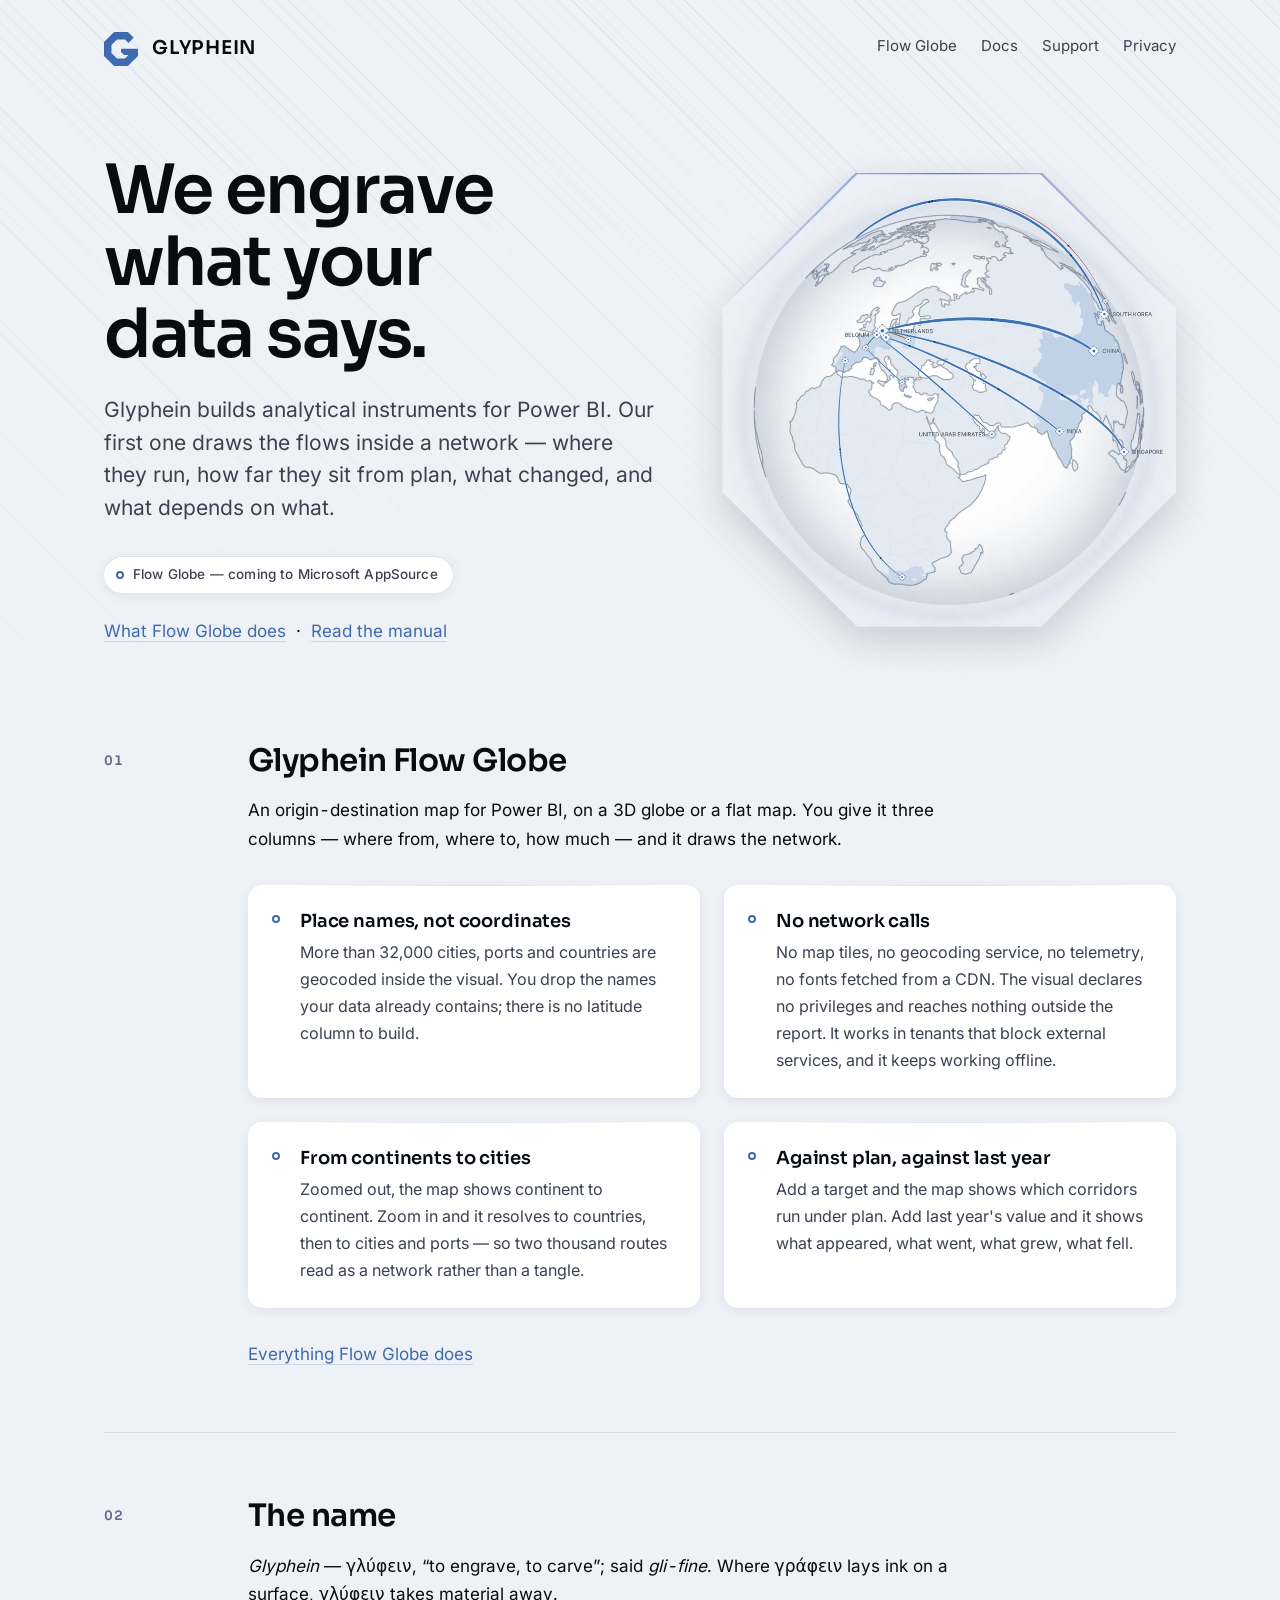
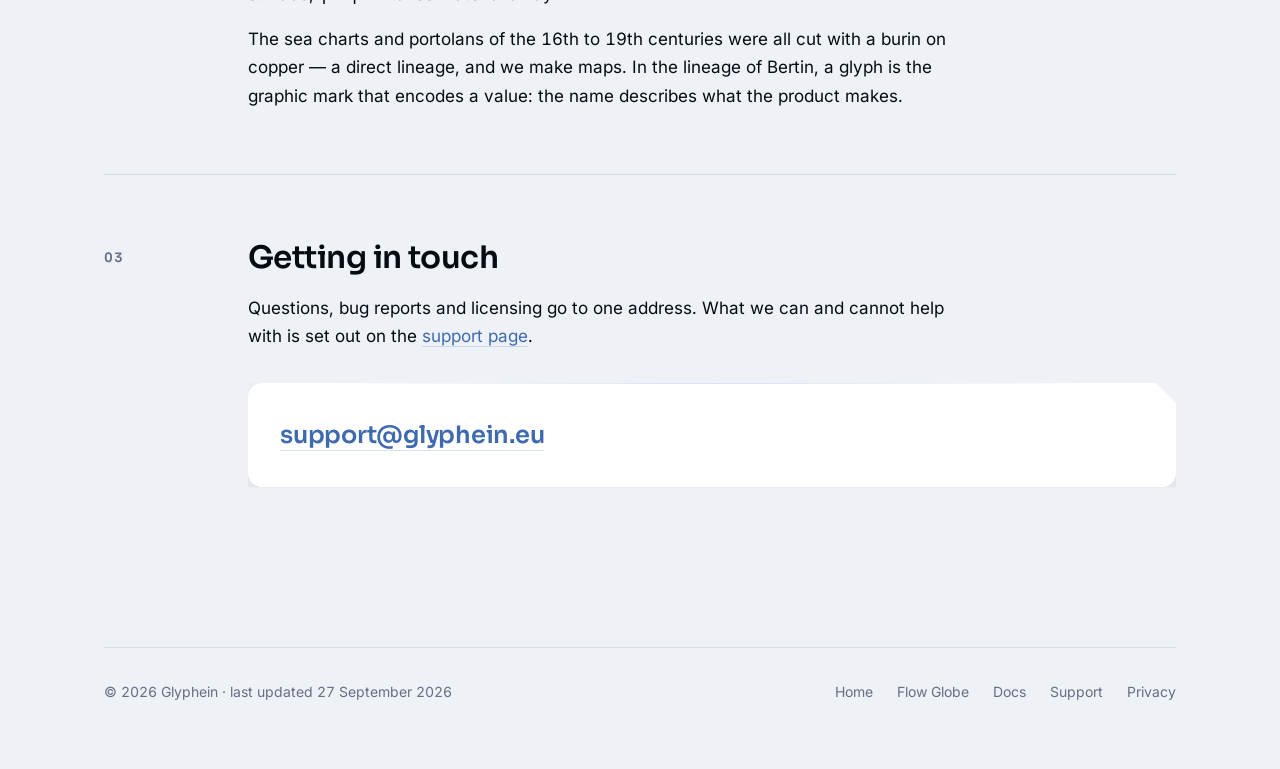
==== commit 3e93462d: "Le site presente Flow Globe et ouvre son manuel - Accueil : le globe prend place dans la plaque du h" ====
--- a/index.html
+++ b/index.html
@@ -5,8 +5,8 @@
 <meta name="viewport" content="width=device-width, initial-scale=1">
 <title>Glyphein — analytical instruments for Power BI</title>
 <meta name="description" content="Glyphein builds analytical instruments for Power BI. Flow Globe draws origin-destination flows on a 3D globe from place names, with no network calls.">
-<link rel="stylesheet" href="assets/glyphein.css">
-<link rel="icon" href="assets/favicon.svg" type="image/svg+xml">
+<link rel="stylesheet" href="/assets/glyphein.css">
+<link rel="icon" href="/assets/favicon.svg" type="image/svg+xml">
 <meta name="theme-color" content="#070B12" media="(prefers-color-scheme: dark)">
 <meta name="theme-color" content="#EEF1F6" media="(prefers-color-scheme: light)">
 <meta property="og:title" content="Glyphein — analytical instruments for Power BI">
@@ -20,7 +20,6 @@
 
   <header class="entete">
     <a class="marque" href="/" aria-label="Glyphein — home">
-      <!-- Le G taillé au burin. Masse pleine, jamais en contour, jamais incliné (charte §02). -->
       <svg width="34" height="34" viewBox="18 18 64 64" role="img" aria-hidden="true">
         <mask id="mq" maskUnits="userSpaceOnUse" x="0" y="0" width="100" height="100">
           <path d="M37 18H63L82 37V63L63 82H37L18 63V37Z" fill="#fff"/>
@@ -31,6 +30,8 @@
       <span class="mot">GLYPHEIN</span>
     </a>
     <nav class="pages">
+      <a href="/flow-globe/">Flow Globe</a>
+      <a href="/docs/">Docs</a>
       <a href="/support/">Support</a>
       <a href="/privacy/">Privacy</a>
     </nav>
@@ -38,107 +39,33 @@
 
   <main>
 
-    <!-- ═══ Le hero ═══════════════════════════════════════════════════════
-         Deux colonnes : la parole à gauche, la plaque à droite.
-         ⚠ LA PLAQUE EST LA RÉSERVE DU GLOBE. Quand le rendu 3D sera figé, il
-         vient s'y loger tel quel — mêmes dimensions, même octogone, même
-         limbe sur l'arête haute. D'ici là elle porte de la matière : un
-         instrument taillé, pas encore chargé de données. Ne pas la remplir
-         d'autre chose. -->
     <section class="hero">
 
       <div>
         <h1>We engrave what your data says.</h1>
         <p class="accroche">Glyphein builds analytical instruments for Power&nbsp;BI. Our first one
-        draws the flows inside a network — where they run, how far they sit from plan, and what
-        depends on what.</p>
-        <p><span class="capsule">Flow Globe — in development, coming to Microsoft AppSource</span></p>
+        draws the flows inside a network — where they run, how far they sit from plan, what changed,
+        and what depends on what.</p>
+        <p><span class="capsule">Flow Globe — coming to Microsoft AppSource</span></p>
+        <p style="margin-top:24px"><a href="/flow-globe/">What Flow Globe does</a> &nbsp;·&nbsp; <a href="/docs/">Read the manual</a></p>
       </div>
 
-      <div class="plaque-hero" aria-hidden="true">
-        <svg viewBox="0 0 400 400" role="presentation" focusable="false">
+      <div class="plaque-hero plaque-hero--globe">
+        <picture>
+          <source srcset="/assets/img/flow-globe/hero-light.webp" media="(prefers-color-scheme: light)">
+          <img src="/assets/img/flow-globe/hero-dark.webp" width="900" height="900"
+               alt="Flow Globe on a 3D globe: shipping flows from Asia, Africa and North America converge on Rotterdam, each arc as thick as its value.">
+        </picture>
+        <!-- Le limbe, sur les trois arêtes hautes de l'octogone (charte §03). -->
+        <svg viewBox="0 0 400 400" aria-hidden="true" focusable="false">
           <defs>
-            <!-- La taille : trois passes de burin à 45°, de plus en plus serrées.
-                 La densité du trait code l'intensité depuis quatre siècles (charte §05) ;
-                 ici elle ne code rien, elle donne son grain au cuivre. -->
-            <pattern id="t1" width="16" height="16" patternUnits="userSpaceOnUse" patternTransform="rotate(45)">
-              <line x1="0" y1="0" x2="0" y2="16" stroke="var(--accent)" stroke-width="1" opacity=".42"/>
-            </pattern>
-            <pattern id="t2" width="16" height="16" patternUnits="userSpaceOnUse" patternTransform="rotate(45)">
-              <line x1="8" y1="0" x2="8" y2="16" stroke="var(--accent)" stroke-width="1" opacity=".42"/>
-            </pattern>
-            <pattern id="t3" width="8" height="8" patternUnits="userSpaceOnUse" patternTransform="rotate(45)">
-              <line x1="4" y1="0" x2="4" y2="8" stroke="var(--accent)" stroke-width="1" opacity=".42"/>
-            </pattern>
-
-            <!-- La face prend la lumière du haut à gauche : c'est une masse,
-                 pas un contour. -->
-            <linearGradient id="face" x1="0" y1="0" x2=".9" y2="1">
-              <stop offset="0"  stop-color="var(--taille-haut)"/>
-              <stop offset="1"  stop-color="var(--taille-face)"/>
-            </linearGradient>
-            <!-- ⚠ Mesuré au rendu : sans `color-interpolation-filters="sRGB"`, Chromium
-                 calcule l'ombre en linearRGB et la teinte en vert sur fond Nuit. -->
-            <filter id="assise" x="-25%" y="-25%" width="150%" height="160%"
-                    color-interpolation-filters="sRGB">
-              <feDropShadow dx="0" dy="14" stdDeviation="18"
-                            flood-color="var(--taille-tranche)" flood-opacity=".85"/>
-            </filter>
-
-            <!-- La lumière vient du haut à gauche : la taille s'épaissit en s'en éloignant. -->
-            <linearGradient id="vers-ombre" x1="0" y1="0" x2="1" y2="1">
-              <stop offset=".10" stop-color="#000"/>
-              <stop offset=".95" stop-color="#fff"/>
-            </linearGradient>
-            <linearGradient id="vers-ombre-fort" x1="0" y1="0" x2="1" y2="1">
-              <stop offset=".52" stop-color="#000"/>
-              <stop offset="1"   stop-color="#fff"/>
-            </linearGradient>
-            <mask id="m2"><rect width="400" height="400" fill="url(#vers-ombre)"/></mask>
-            <mask id="m3"><rect width="400" height="400" fill="url(#vers-ombre-fort)"/></mask>
-
-            <!-- L'octogone du monogramme, à l'échelle de la plaque. -->
-            <clipPath id="oct">
-              <path d="M135 40 H265 L360 135 V265 L265 360 H135 L40 265 V135 Z"/>
-            </clipPath>
-
-            <!-- Le limbe : arête lumineuse sur le bord haut, éteinte aux extrémités. -->
-            <linearGradient id="limbe" x1="0" y1="0" x2="1" y2="0">
-              <stop offset="0"   stop-color="var(--accent)" stop-opacity="0"/>
-              <stop offset=".5"  stop-color="var(--accent)" stop-opacity=".85"/>
-              <stop offset="1"   stop-color="var(--accent)" stop-opacity="0"/>
+            <linearGradient id="limbe-g" x1="0" y1="0" x2="1" y2="0">
+              <stop offset="0"  stop-color="var(--accent)" stop-opacity="0"/>
+              <stop offset=".5" stop-color="var(--accent)" stop-opacity=".85"/>
+              <stop offset="1"  stop-color="var(--accent)" stop-opacity="0"/>
             </linearGradient>
           </defs>
-
-          <!-- L'assise : la masse pose sur quelque chose, elle ne flotte pas. -->
-          <path d="M135 40 H265 L360 135 V265 L265 360 H135 L40 265 V135 Z"
-                fill="var(--taille-face)" filter="url(#assise)"/>
-
-          <!-- La face, éclairée du haut à gauche, et sa taille. -->
-          <g clip-path="url(#oct)">
-            <path d="M135 40 H265 L360 135 V265 L265 360 H135 L40 265 V135 Z" fill="url(#face)"/>
-            <rect width="400" height="400" fill="url(#t1)"/>
-            <rect width="400" height="400" fill="url(#t2)" mask="url(#m2)"/>
-            <rect width="400" height="400" fill="url(#t3)" mask="url(#m3)"/>
-          </g>
-
-          <!-- Le sillon : double filet incisé en retrait du bord, comme sur une
-               planche de taille-douce. Ombre au-dessus, lumière en dessous. -->
-          <path d="M147 62 H253 L338 147 V253 L253 338 H147 L62 253 V147 Z"
-                fill="none" stroke="var(--fond)" stroke-width="1" opacity=".55"
-                transform="translate(0 -1)"/>
-          <path d="M147 62 H253 L338 147 V253 L253 338 H147 L62 253 V147 Z"
-                fill="none" stroke="var(--accent)" stroke-width="1" opacity=".22"/>
-
-          <!-- Le limbe, sur les trois arêtes hautes. Signature n°1 : un solide à
-               facettes prend la lumière SUR SES ARÊTES (charte §03). -->
-          <path d="M40 135 L135 40 H265 L360 135"
-                fill="none" stroke="url(#limbe)" stroke-width="2" stroke-linejoin="round"/>
-
-          <!-- Le poinçon, au centre : l'anneau-cœur. Le seul cercle de la
-               composition — l'instrument est taillé, la donnée coule (§06). -->
-          <circle cx="200" cy="200" r="5.5" fill="none"
-                  stroke="var(--accent)" stroke-width="2" opacity=".55"/>
+          <path d="M0 119 L119 0 H281 L400 119" fill="none" stroke="url(#limbe-g)" stroke-width="2" stroke-linejoin="round"/>
         </svg>
       </div>
 
@@ -158,9 +85,8 @@
           <ul class="faits faits--grille">
             <li class="fait">
               <h3>Place names, not coordinates</h3>
-              <p>32,000 cities, ports and countries are geocoded inside the visual. You drop the
-              names your data already contains; there is no latitude column to build and no
-              aggregation trap to work around.</p>
+              <p>More than 32,000 cities, ports and countries are geocoded inside the visual. You drop
+              the names your data already contains; there is no latitude column to build.</p>
             </li>
             <li class="fait">
               <h3>No network calls</h3>
@@ -169,18 +95,18 @@
               tenants that block external services, and it keeps working offline.</p>
             </li>
             <li class="fait">
-              <h3>Automatic aggregation</h3>
+              <h3>From continents to cities</h3>
               <p>Zoomed out, the map shows continent to continent. Zoom in and it resolves to
-              countries, then to cities — so two thousand routes read as a network rather than a
-              tangle.</p>
+              countries, then to cities and ports — so two thousand routes read as a network rather
+              than a tangle.</p>
             </li>
             <li class="fait">
-              <h3>Variance to objective</h3>
-              <p>Add a target column and the map stops showing volume and starts showing drift:
-              which corridors run under plan, by how much, and in which direction. Never colour
-              alone — every state carries a second channel.</p>
+              <h3>Against plan, against last year</h3>
+              <p>Add a target and the map shows which corridors run under plan. Add last year's
+              value and it shows what appeared, what went, what grew, what fell.</p>
             </li>
           </ul>
+          <p style="margin-top:32px"><a href="/flow-globe/">Everything Flow Globe does</a></p>
         </div>
       </section>
 
@@ -216,8 +142,11 @@
   </main>
 
   <footer class="pied">
-    <span>© 2026 Glyphein</span>
+    <span>© 2026 Glyphein · last updated 27 September 2026</span>
     <nav>
+      <a href="/">Home</a>
+      <a href="/flow-globe/">Flow Globe</a>
+      <a href="/docs/">Docs</a>
       <a href="/support/">Support</a>
       <a href="/privacy/">Privacy</a>
     </nav>
--- a/assets/glyphein.css
+++ b/assets/glyphein.css
@@ -1,7 +1,9 @@
 /* ══════════════════════════════════════════════════════════════════════════════
    Glyphein — feuille de style du site.
 
-   Autorité : brand/charte-glyphein-v4.md (v4.1) et brand/glyphein-tokens.json.
+   Autorité : brand/charte-glyphein-v4.md (v4.1). Elle est SEULE — glyphein-tokens.json,
+   cité ici jusqu'au 07/09/2026, était resté en v3 et a été supprimé ; ce qu'il portait
+   seul (brume, acier, ardoise) est passé au §07 de la charte.
    Registre : LA MARQUE S'EXPRIME (charte §10). Le site peut porter l'angle plus
    franchement que le chrome in-visual, qui lui se retient.
 
@@ -22,14 +24,15 @@
    ══════════════════════════════════════════════════════════════════════════ */
 
 /* ─── 01 · Jetons (charte §07) ─────────────────────────────────────────────
-   Palette et géométries recopiées de glyphein-tokens.json. Ne pas inventer
-   de valeur ici : toute couleur nouvelle doit d'abord exister dans la charte. */
+   Palette et géométries recopiées du §07 de la charte. Ne pas inventer de valeur
+   ici : toute couleur nouvelle doit d'abord exister dans la charte. */
 :root {
   /* Palette */
   --nuit: #070B12;   --encre: #101826;   --encre-claire: #182238;  --minuit: #0E1420;
   --givre: #85AEE4;  --givre-pale: #E9EDF3;
   --cobalt: #3E6AB0; --cobalt-sombre: #2E5288;
   --craie: #EEF1F6;  --ardoise: #3A4150; --acier: #7C8698;         --brume: #C4CEDC;
+  --plomb: #656E83;  --blanc: #FFFFFF;  --papier: #F7F8FA;   /* §07 : tertiaire clair, surfaces claires */
   --positif: #30B579; --negatif: #E06456; --alerte: #D9A13B;
 
   /* Rôles — monde sombre, forme canonique de la marque */
@@ -47,9 +50,9 @@
   --arete: rgba(133, 174, 228, .13);          /* filet de séparation */
   --ombre: 0 10px 30px rgba(0, 0, 0, .38);
   --ombre-basse: 0 4px 14px rgba(0, 0, 0, .26);
-  --taille-haut: #1B2740;                     /* la facette éclairée de la plaque */
+  --taille-haut: var(--encre-claire);         /* la facette éclairée de la plaque */
   --taille-face: var(--encre);                /* sa face                          */
-  --taille-tranche: #04070C;                  /* l'ombre qu'elle porte            */
+  --taille-tranche: rgba(0, 0, 0, .38);       /* l'ombre qu'elle porte — la charte la veut noire */
   --creux-haut: rgba(0, 0, 0, .34);           /* trait incisé : arête haute */
   --creux-bas: var(--limbe);                  /* trait incisé : arête basse */
 
@@ -78,11 +81,11 @@
 @media (prefers-color-scheme: light) {
   :root {
     --fond: var(--craie);
-    --surface: #FFFFFF;
-    --surface-haute: #F5F8FC;
+    --surface: var(--blanc);
+    --surface-haute: var(--papier);
     --encre-texte: var(--nuit);
     --encre-2: var(--ardoise);
-    --encre-3: #667085;
+    --encre-3: var(--plomb);                  /* 4,51:1 sur Craie — le plancher tient AA */
     --accent: var(--cobalt);
     --accent-sourd: var(--cobalt-sombre);
     --limbe: rgba(62, 106, 176, .20);
@@ -91,8 +94,8 @@
     --arete: rgba(20, 32, 54, .10);
     --ombre: 0 8px 26px rgba(20, 32, 54, .11);
     --ombre-basse: 0 3px 12px rgba(20, 32, 54, .07);
-    --taille-haut: #FFFFFF;
-    --taille-face: #E8EEF6;
+    --taille-haut: var(--blanc);
+    --taille-face: var(--givre-pale);
     --taille-tranche: rgba(20, 32, 54, .17);
     --creux-haut: rgba(20, 32, 54, .14);
     --creux-bas: rgba(255, 255, 255, .92);
@@ -179,7 +182,9 @@
 strong { font-weight: 600; color: var(--encre-texte); }
 em { font-style: italic; }
 
-small, .fin { font-size: 14px; line-height: 1.6; color: var(--encre-3); }
+/* Une phrase à lire est en encre-2, jamais en encre-3 : l'encre tertiaire marque
+   l'absence et le repère, pas le texte courant. Règle du produit, tenue ici aussi. */
+small, .fin { font-size: 14px; line-height: 1.6; color: var(--encre-2); }
 
 code {
   font: 500 .875em/1.4 ui-monospace, "SF Mono", "Cascadia Mono", Menlo, Consolas, monospace;
@@ -504,6 +509,233 @@
 .pied a:hover { color: var(--encre-2); border-bottom-color: currentColor; }
 .pied nav { display: flex; gap: var(--sp-5); }
 
+/* ─── 13 bis · Pages produit et manuel (27/09/2026) ───────────────────────
+   Ajouts pour /flow-globe/ et /docs/. Aucune couleur nouvelle : tout vient des
+   jetons du §01. Même matériau — plaque opaque, limbe sur l'arête haute. */
+
+/* Le globe dans la plaque du hero : la réserve est remplie. L'octogone est celui
+   du monogramme (charte §02), la capture est une vraie sortie du visuel. */
+.plaque-hero--globe {
+  filter: drop-shadow(0 14px 18px var(--taille-tranche));
+}
+.plaque-hero--globe picture,
+.plaque-hero--globe img {
+  display: block;
+  width: 100%;
+  height: 100%;
+}
+.plaque-hero--globe img {
+  object-fit: cover;
+  clip-path: polygon(29.7% 0, 70.3% 0, 100% 29.7%, 100% 70.3%, 70.3% 100%, 29.7% 100%, 0 70.3%, 0 29.7%);
+}
+.plaque-hero--globe svg {
+  position: absolute;
+  inset: 0;
+  pointer-events: none;
+}
+
+/* Le cliché : une capture du produit, posée sur une plaque, légendée. */
+.cliche {
+  margin: var(--sp-6) 0 0;
+}
+.cliche img {
+  display: block;
+  width: 100%;
+  height: auto;
+  border-radius: var(--r-panel);
+  box-shadow: var(--ombre), inset 0 1px 0 var(--limbe);
+  background: var(--surface);
+}
+.cliche figcaption {
+  margin-top: var(--sp-3);
+  font-size: 14px;
+  line-height: 1.6;
+  color: var(--encre-2);
+  max-width: var(--mesure);
+}
+
+/* Deux clichés côte à côte au-delà de 900 px. */
+.cliches {
+  display: grid;
+  gap: var(--sp-5);
+  margin-top: var(--sp-6);
+}
+.cliches .cliche { margin: 0; }
+@media (min-width: 900px) {
+  .cliches { grid-template-columns: repeat(2, minmax(0, 1fr)); }
+}
+
+/* La note : ce qu'il faut savoir, sans alerte. Même forme que l'épreuve, trait
+   plein en accent — la hachure reste réservée à ce qui manque (§05). */
+.note {
+  position: relative;
+  background: var(--surface);
+  border-radius: var(--r-group);
+  padding: var(--sp-4) var(--sp-5);
+  margin: var(--sp-5) 0;
+  font-size: 15.5px;
+  line-height: 1.6;
+  color: var(--encre-2);
+  box-shadow: var(--ombre-basse);
+  overflow: hidden;
+  max-width: var(--mesure);
+}
+.note::before {
+  content: "";
+  position: absolute;
+  left: 0; top: 0; bottom: 0;
+  width: 3px;
+  background: var(--accent);
+}
+.note strong:first-child {
+  display: block;
+  color: var(--encre-texte);
+  margin-bottom: 4px;
+}
+
+/* Tableaux de référence : réglés, sans grille lourde. */
+.tableau-cadre {
+  overflow-x: auto;
+  margin: var(--sp-5) 0;
+  border-radius: var(--r-group);
+  background: var(--surface);
+  box-shadow: var(--ombre-basse);
+}
+.tableau {
+  width: 100%;
+  border-collapse: collapse;
+  font-size: 15px;
+  line-height: 1.5;
+}
+.tableau th, .tableau td {
+  text-align: left;
+  vertical-align: top;
+  padding: 11px 16px;
+  border-top: 1px solid var(--arete);
+}
+.tableau thead th {
+  border-top: 0;
+  font-family: Sora, system-ui, sans-serif;
+  font-weight: 600;
+  font-size: 12.5px;
+  letter-spacing: .06em;
+  text-transform: uppercase;
+  color: var(--encre-3);
+  background: var(--surface-haute);
+}
+.tableau td { color: var(--encre-2); }
+.tableau td:first-child, .tableau th[scope="row"] { color: var(--encre-texte); font-weight: 500; min-width: 9em; }
+.tableau td:last-child { white-space: normal; }
+
+/* L'étiquette de plan : Gratuit en creux, Premium en accent. Le texte porte le sens,
+   la couleur le redit — jamais la couleur seule. */
+.plan {
+  display: inline-block;
+  font-size: 12px;
+  font-weight: 600;
+  letter-spacing: .04em;
+  padding: 2px 9px;
+  border-radius: 999px;
+  white-space: nowrap;
+  color: var(--encre-2);
+  box-shadow: inset 0 0 0 1px var(--arete);
+}
+.plan--premium { color: var(--accent); box-shadow: inset 0 0 0 1px var(--accent); }
+
+kbd {
+  font: 500 .82em/1 ui-monospace, "SF Mono", "Cascadia Mono", Menlo, Consolas, monospace;
+  padding: 3px 7px;
+  border-radius: 5px;
+  background: var(--surface-haute);
+  box-shadow: inset 0 -1px 0 var(--creux-haut), inset 0 1px 0 var(--creux-bas);
+  color: var(--encre-texte);
+}
+
+/* Listes dans le texte courant. */
+.prose ul, .prose ol { margin: 0 0 var(--sp-4); padding-left: 1.3em; }
+.prose li { margin: 0 0 var(--sp-2); }
+.prose li::marker { color: var(--encre-3); }
+.prose h2 { margin-top: var(--sp-8); padding-top: var(--sp-6); border-top: 1px solid var(--arete); }
+.prose h2:first-child { margin-top: 0; padding-top: 0; border-top: 0; }
+.prose h3 { margin-top: var(--sp-6); }
+.prose > p, .prose > ul, .prose > ol { max-width: var(--mesure); }
+.prose dl { margin: 0 0 var(--sp-4); max-width: var(--mesure); }
+.prose dt { font-weight: 600; color: var(--encre-texte); margin-top: var(--sp-3); }
+.prose dd { margin: 2px 0 0; color: var(--encre-2); }
+
+/* ─── 13 ter · Le manuel : sommaire à gauche, texte à droite ──────────────── */
+.docs {
+  display: grid;
+  grid-template-columns: 1fr;
+  gap: var(--sp-6);
+  padding-top: var(--sp-6);
+}
+@media (min-width: 960px) {
+  .docs { grid-template-columns: 220px minmax(0, 1fr); gap: var(--sp-8); }
+  .sommaire { position: sticky; top: var(--sp-5); align-self: start; }
+}
+.sommaire {
+  font-size: 15px;
+}
+.sommaire p {
+  font-family: Sora, system-ui, sans-serif;
+  font-weight: 600;
+  font-size: 12.5px;
+  letter-spacing: .08em;
+  text-transform: uppercase;
+  color: var(--encre-3);
+  margin: 0 0 var(--sp-3);
+}
+.sommaire ol {
+  list-style: none;
+  margin: 0;
+  padding: 0;
+  border-left: 1px solid var(--arete);
+}
+.sommaire li a {
+  display: block;
+  padding: 6px 0 6px 16px;
+  margin-left: -1px;
+  color: var(--encre-2);
+  border-bottom: 0;
+  border-left: 2px solid transparent;
+}
+.sommaire li a:hover { color: var(--encre-texte); }
+.sommaire li a[aria-current="page"] {
+  color: var(--encre-texte);
+  border-left-color: var(--accent);
+}
+.docs__corps { min-width: 0; }
+.docs__corps h1 { font-size: clamp(32px, 4.4vw, 48px); }
+.docs__corps .accroche { margin-bottom: var(--sp-7); }
+
+/* Page suivante / précédente, en pied de chapitre. */
+.suite {
+  display: flex;
+  justify-content: space-between;
+  gap: var(--sp-5);
+  flex-wrap: wrap;
+  margin-top: var(--sp-8);
+  padding-top: var(--sp-5);
+  border-top: 1px solid var(--arete);
+  font-size: 15px;
+}
+.suite a { border-bottom: 0; }
+.suite span { display: block; font-size: 13px; color: var(--encre-3); }
+
+/* Les chapitres du manuel, en plaques, sur l'index. */
+.chapitres { list-style: none; margin: var(--sp-6) 0 0; padding: 0; display: grid; gap: var(--sp-4); }
+@media (min-width: 720px) { .chapitres { grid-template-columns: repeat(2, minmax(0, 1fr)); gap: var(--sp-5); } }
+.chapitres a {
+  display: block;
+  height: 100%;
+  border: 0;
+  color: inherit;
+}
+.chapitres .fait { height: 100%; transition: box-shadow var(--micro) var(--ease); }
+.chapitres a:hover .fait { box-shadow: var(--ombre); }
+.chapitres a:hover h3 { color: var(--accent); }
+
 /* ─── 14 · Mouvement ───────────────────────────────────────────────────────
    Le mouvement glisse, il ne saute pas. Et il s'efface entièrement pour qui
    le demande — tokens.motion.reducedMotion. */
@@ -521,5 +753,7 @@
   .plaque, .fait, .epreuve, .capsule { box-shadow: none; border: 1px solid #ccc; }
   a { color: #000; border-bottom: 0; }
   a[href^="http"]::after { content: " (" attr(href) ")"; font-size: 9pt; color: #555; }
-  .plaque-hero, nav.pages { display: none; }
-}
+  .plaque-hero, nav.pages, .sommaire, .suite { display: none; }
+  .cliche img { box-shadow: none; border: 1px solid #ccc; }
+  .docs { display: block; }
+}
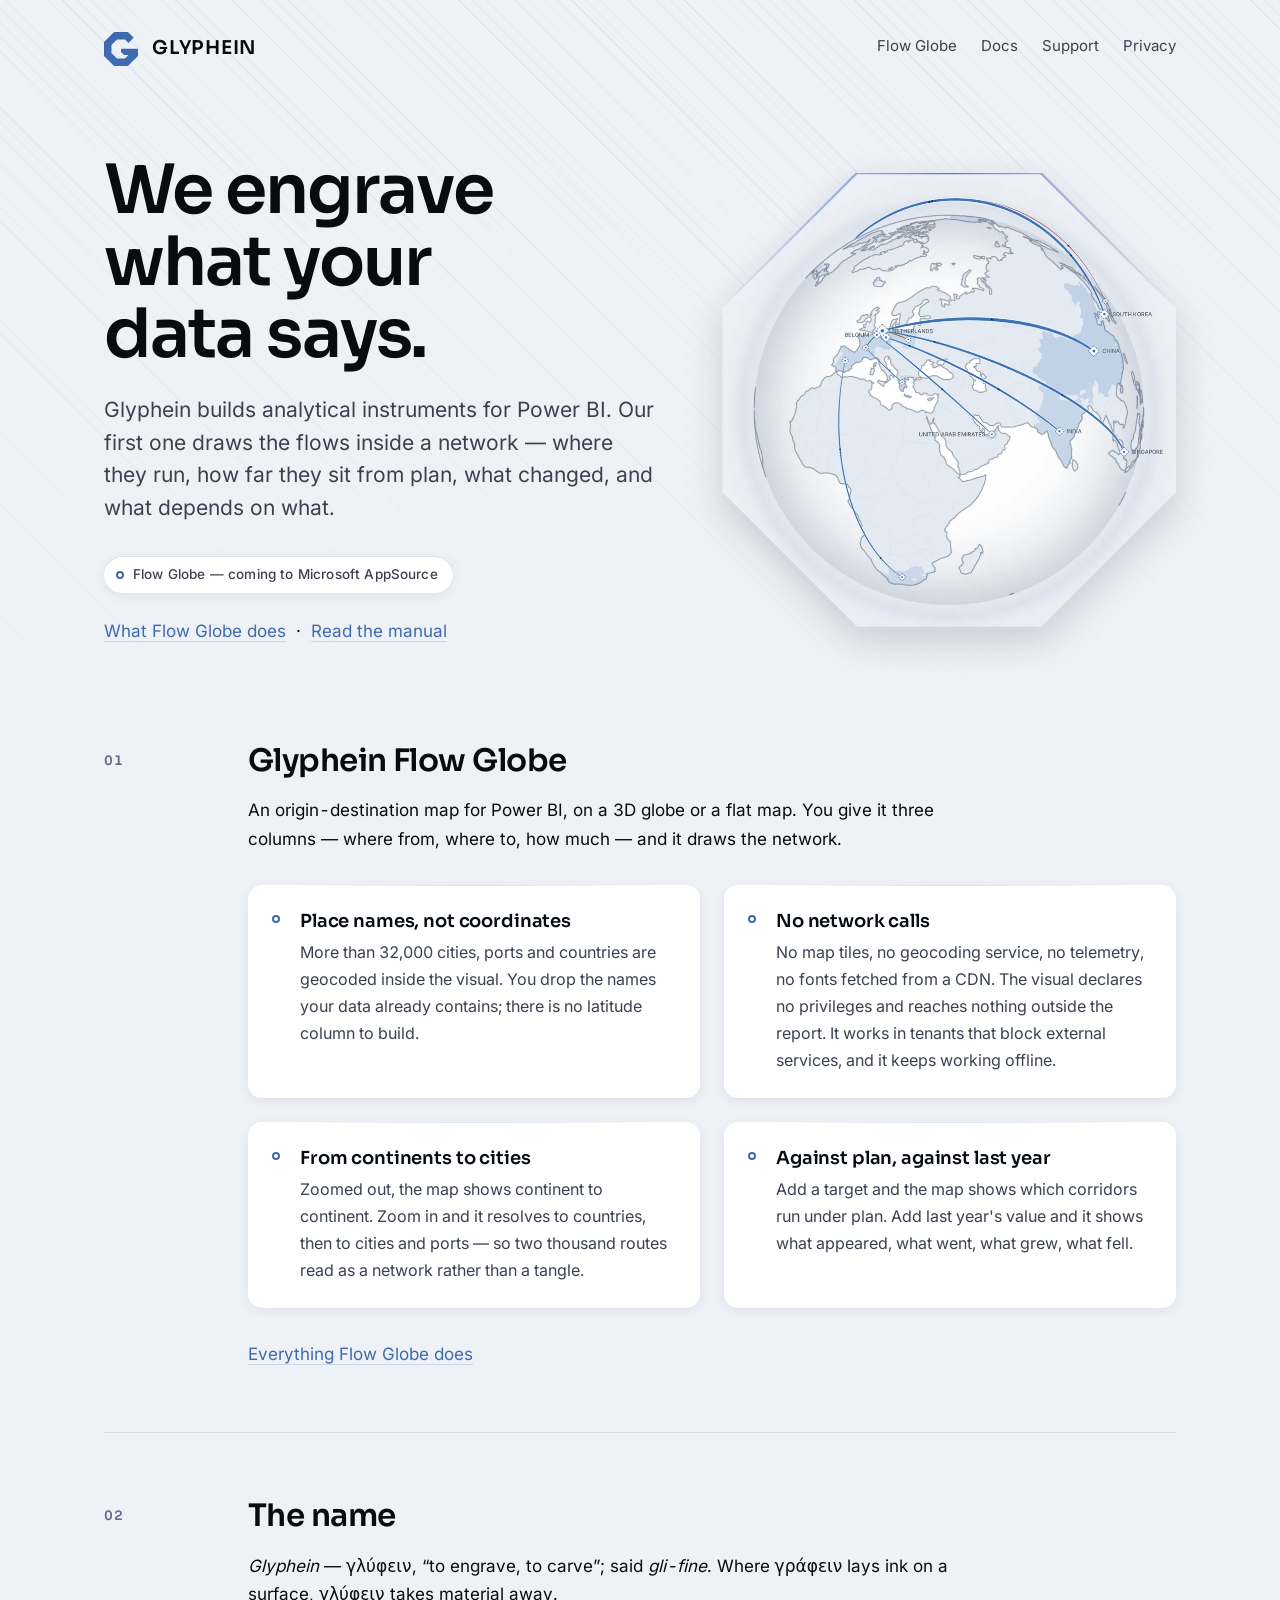
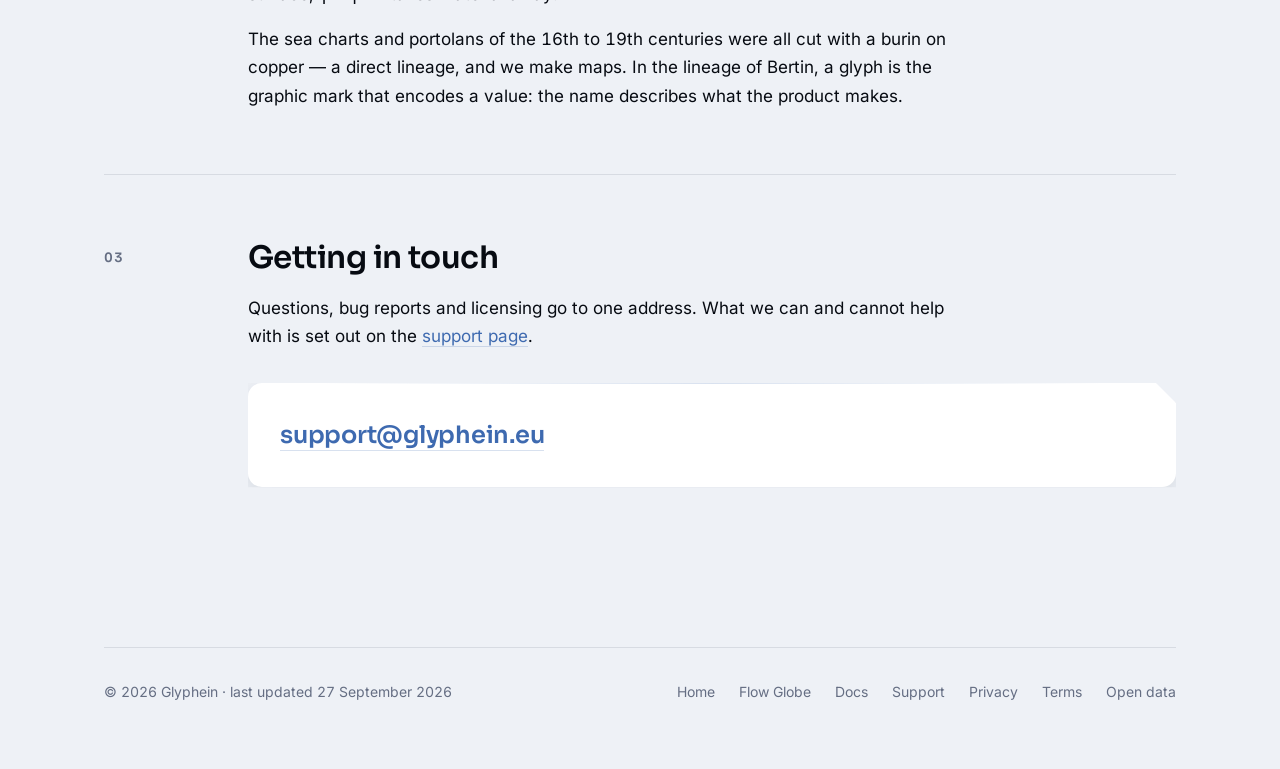
==== commit e953fd98: "Conditions d'utilisation en ligne, confidentialité au niveau de la fiche AppSource, lien Open data e" ====
--- a/index.html
+++ b/index.html
@@ -149,6 +149,8 @@
       <a href="/docs/">Docs</a>
       <a href="/support/">Support</a>
       <a href="/privacy/">Privacy</a>
+      <a href="/terms/">Terms</a>
+      <a href="/donnees/LICENCE.txt">Open data</a>
     </nav>
   </footer>
 
--- a/assets/glyphein.css
+++ b/assets/glyphein.css
@@ -507,7 +507,7 @@
 }
 .pied a { color: var(--encre-3); border-bottom-color: transparent; }
 .pied a:hover { color: var(--encre-2); border-bottom-color: currentColor; }
-.pied nav { display: flex; gap: var(--sp-5); }
+.pied nav { display: flex; flex-wrap: wrap; gap: var(--sp-2) var(--sp-5); }   /* sept liens : ils passent à la ligne sur un téléphone */
 
 /* ─── 13 bis · Pages produit et manuel (27/09/2026) ───────────────────────
    Ajouts pour /flow-globe/ et /docs/. Aucune couleur nouvelle : tout vient des
